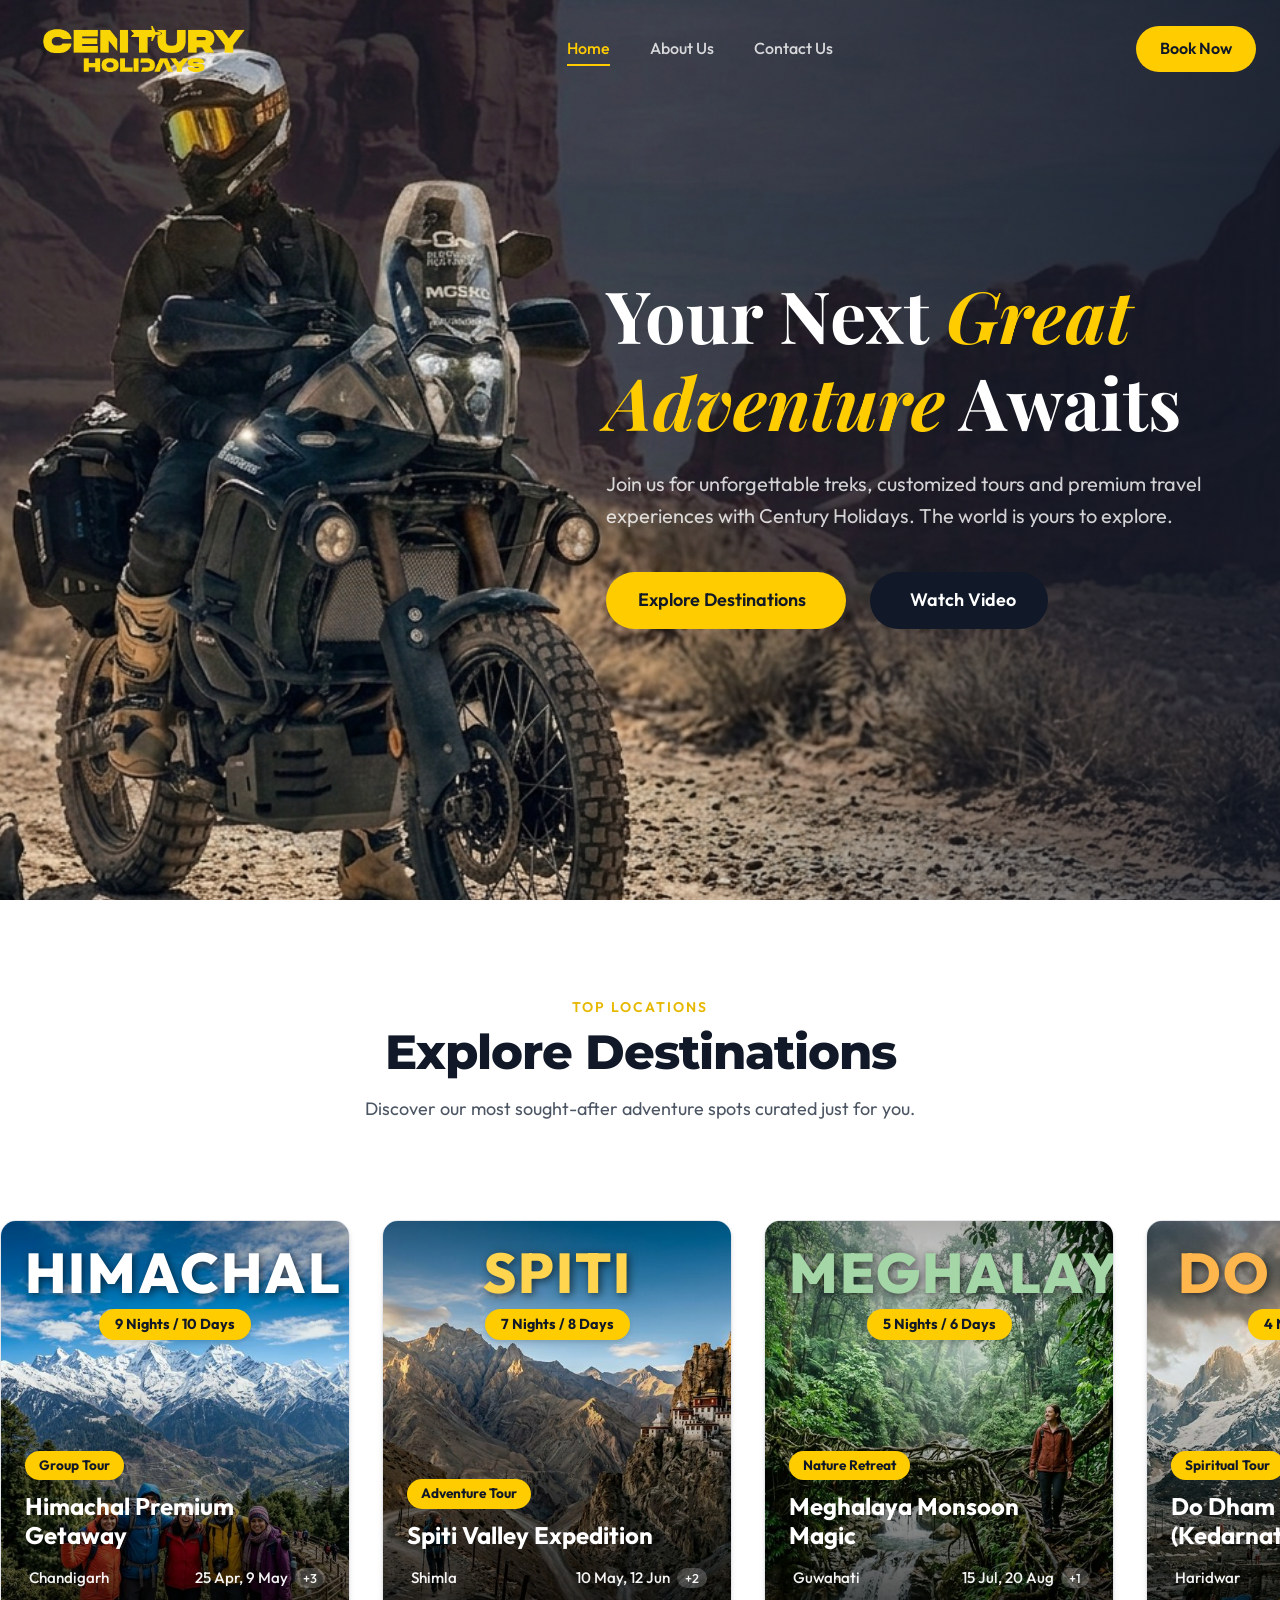
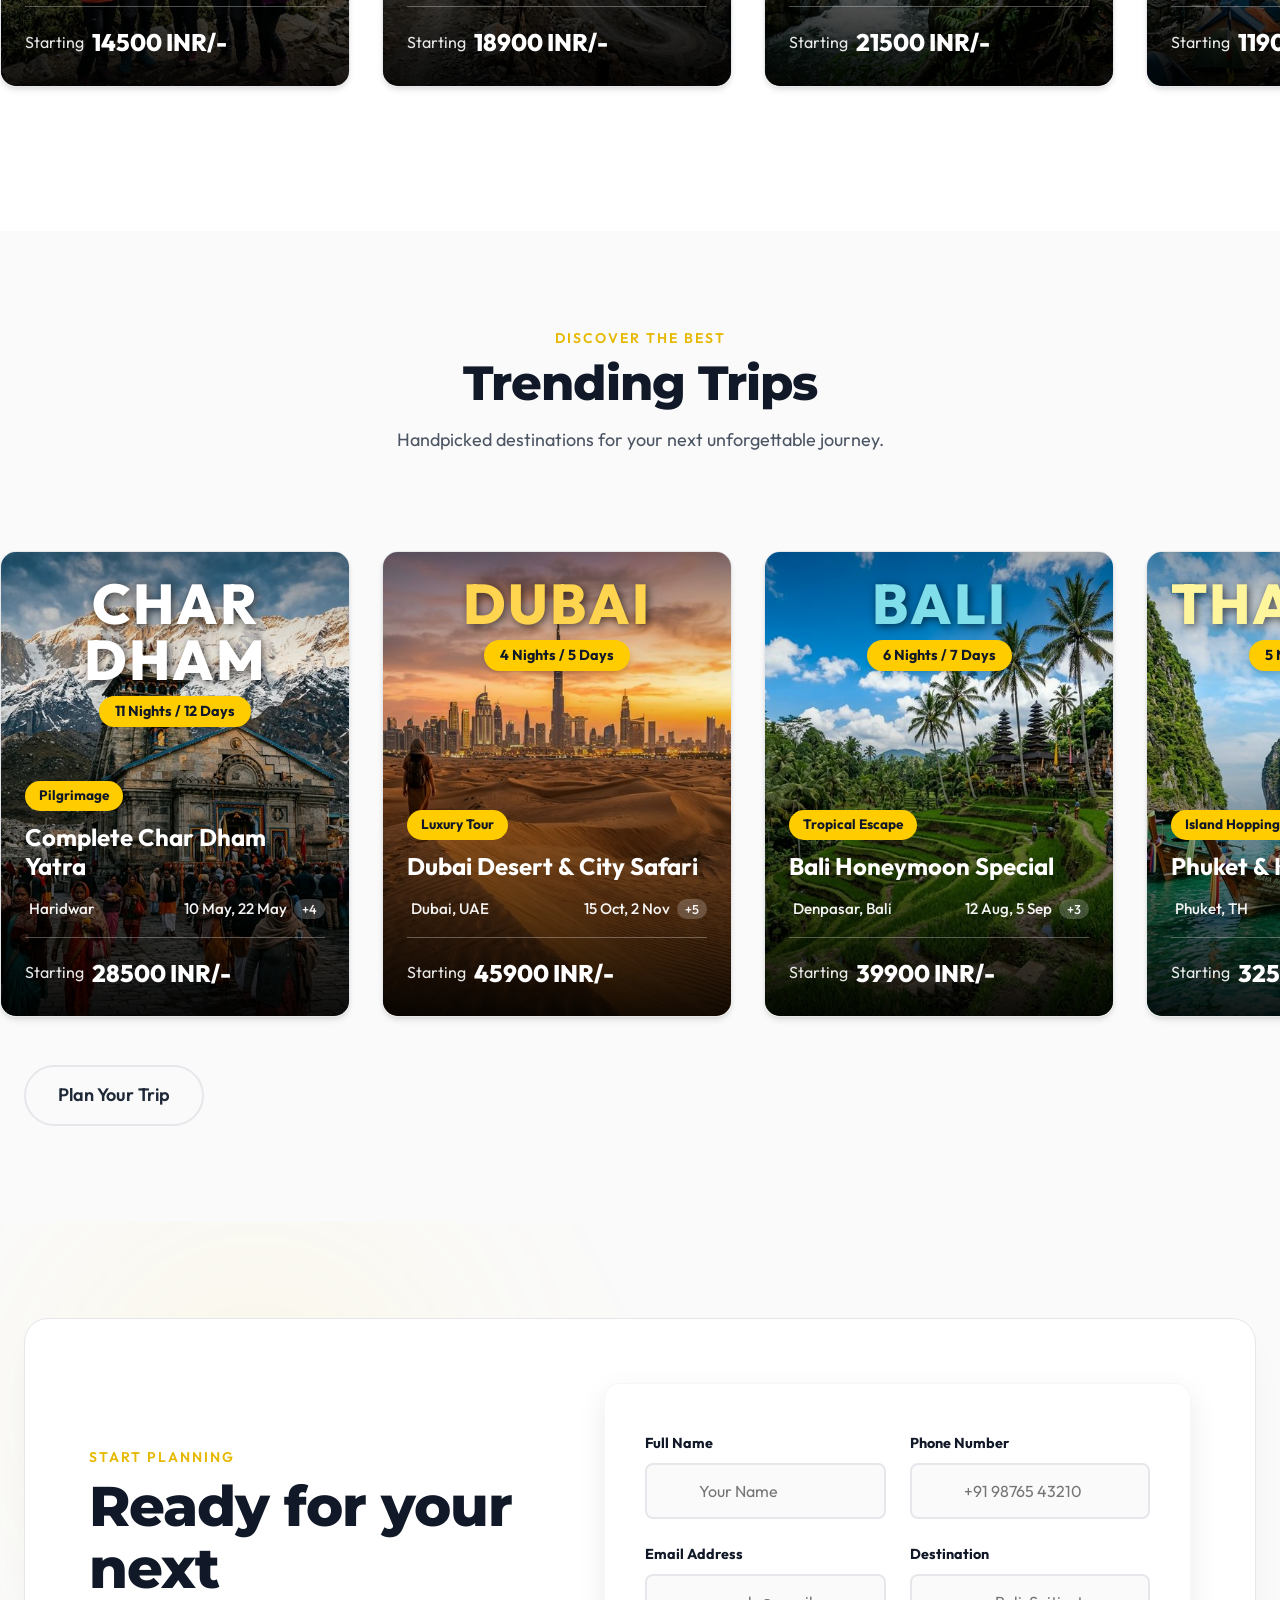
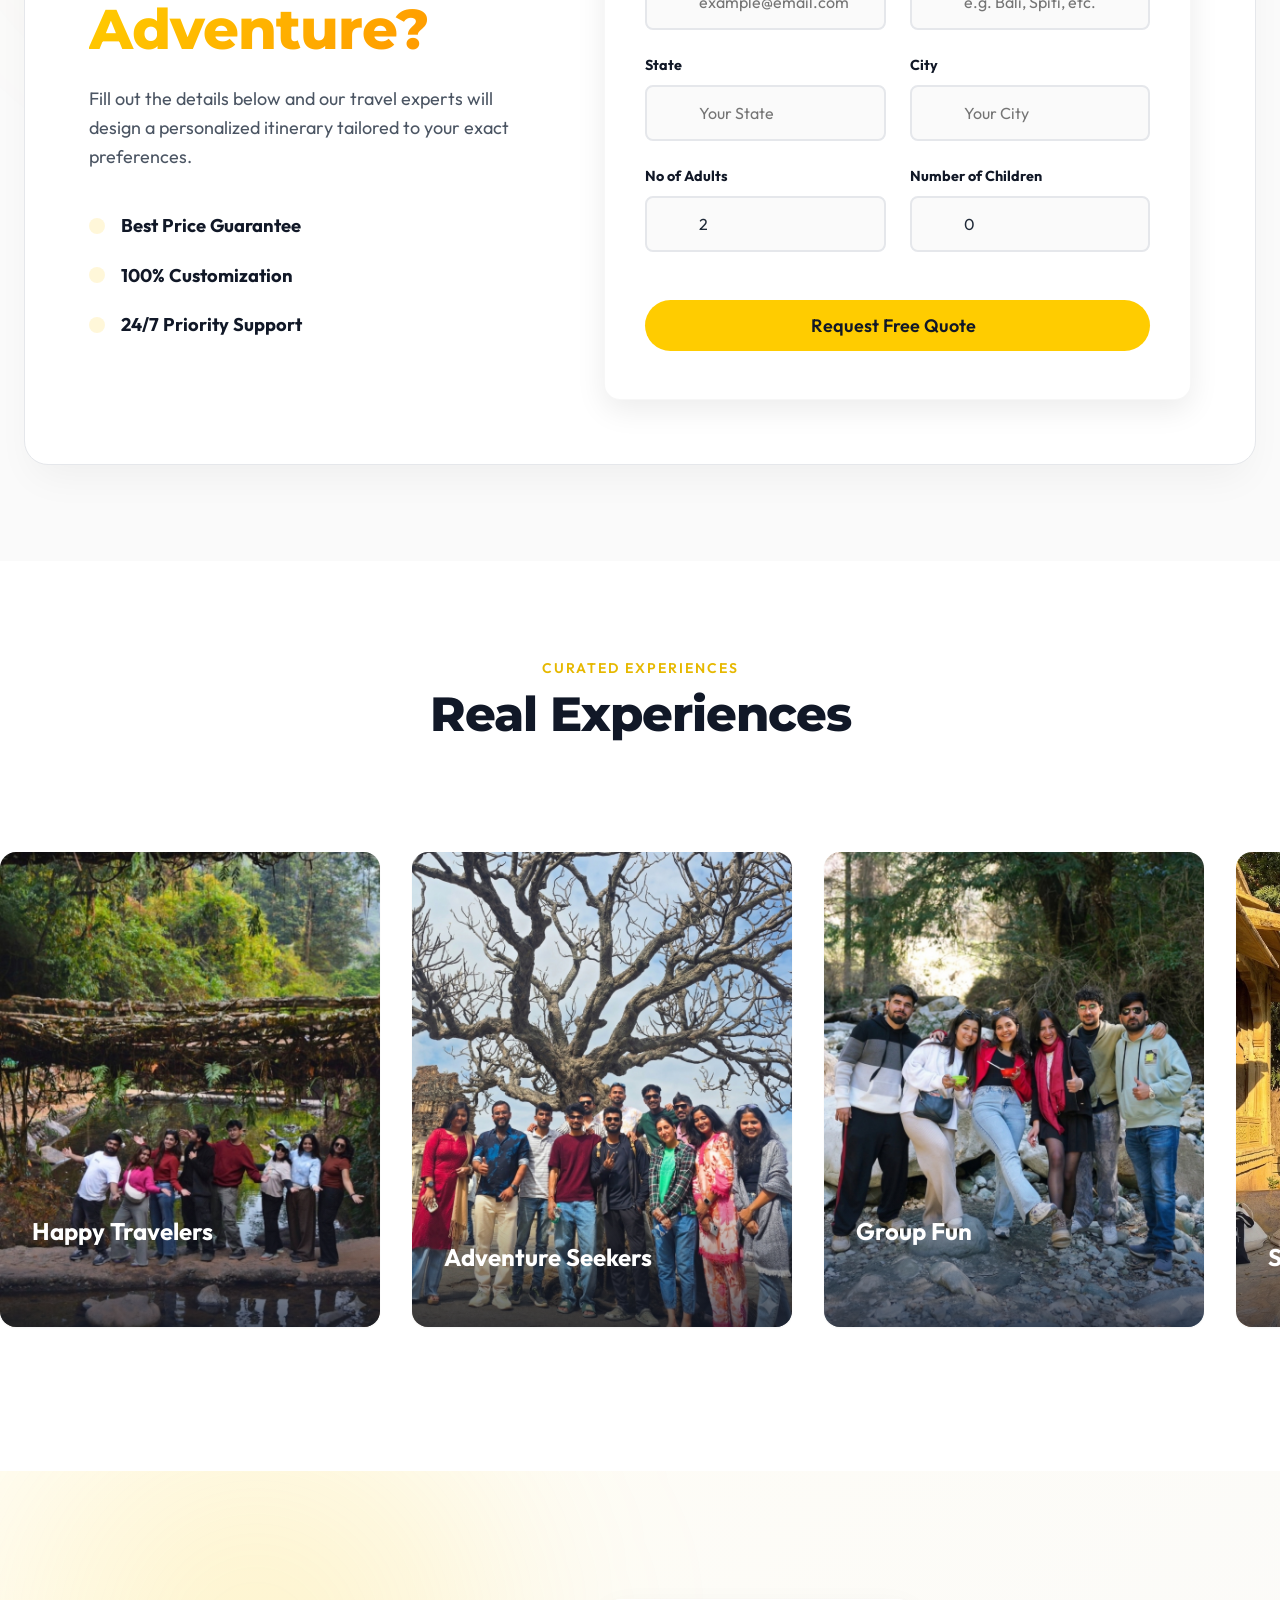
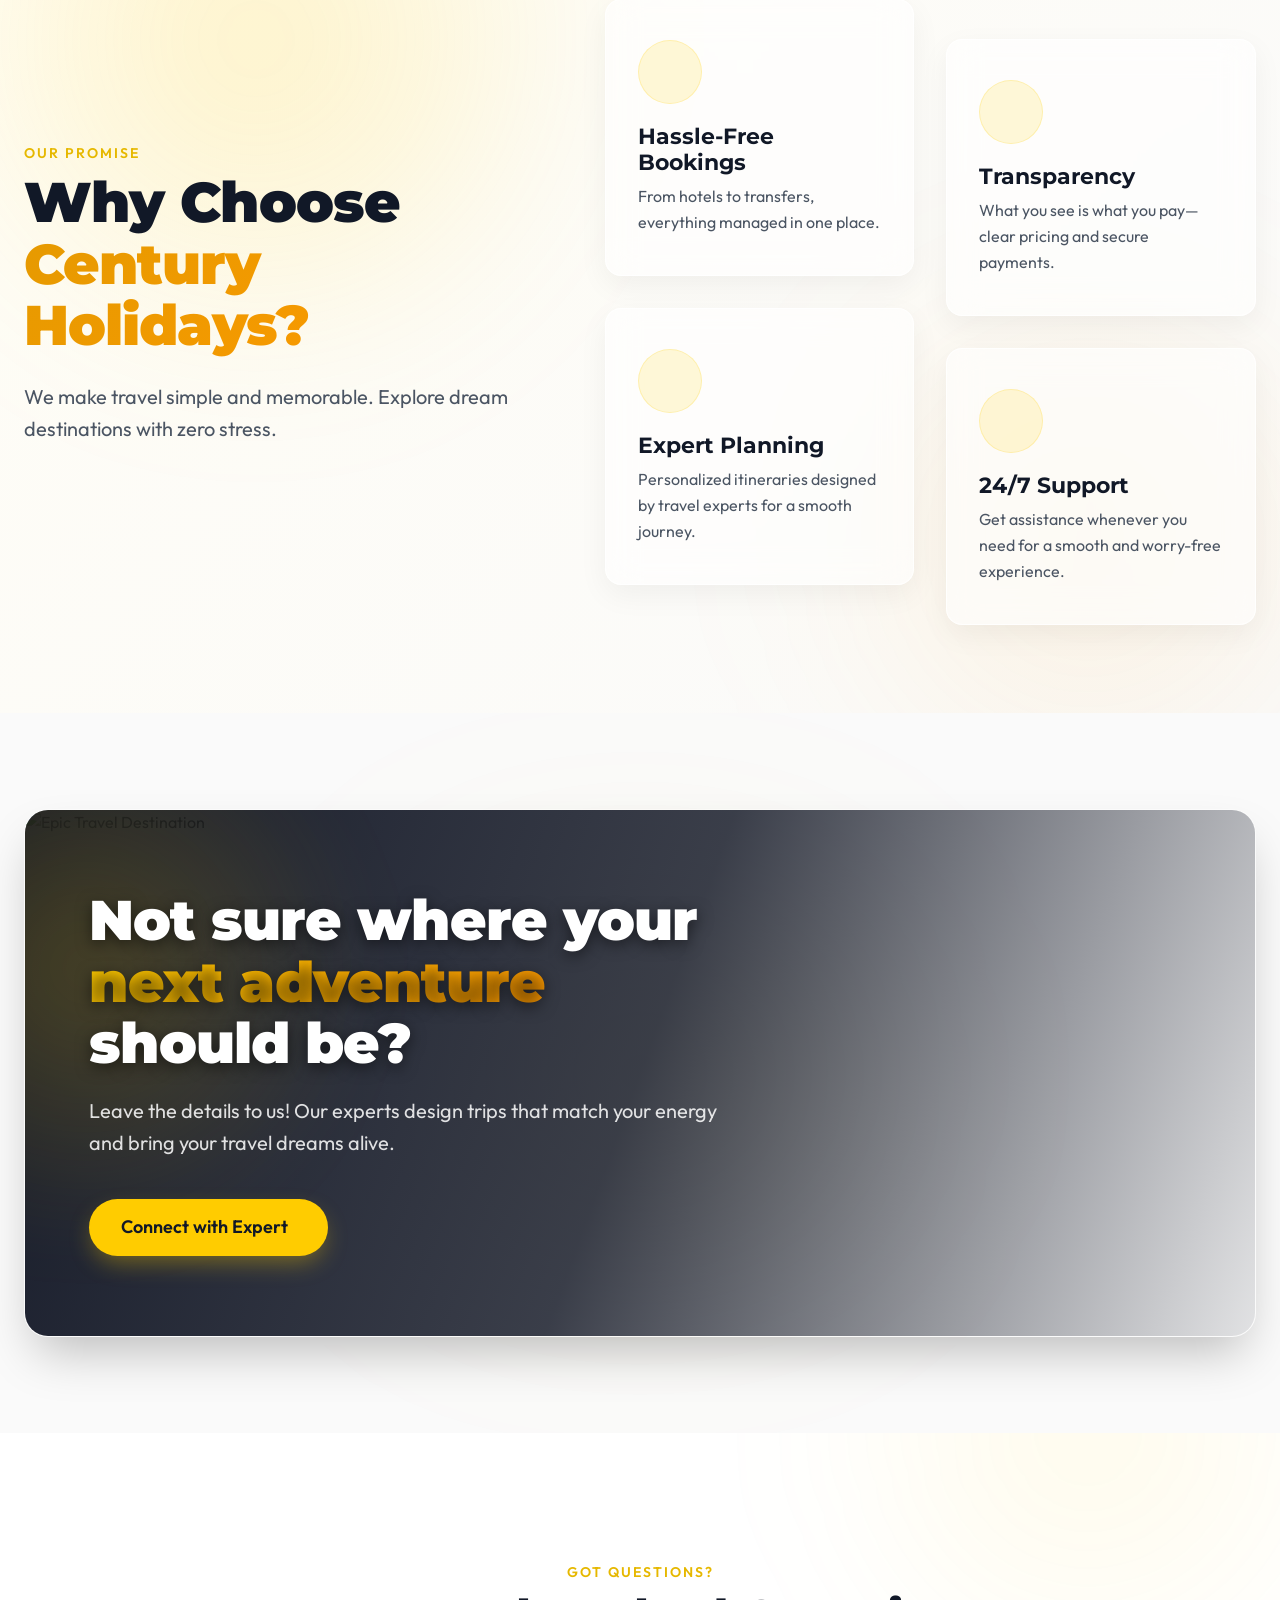
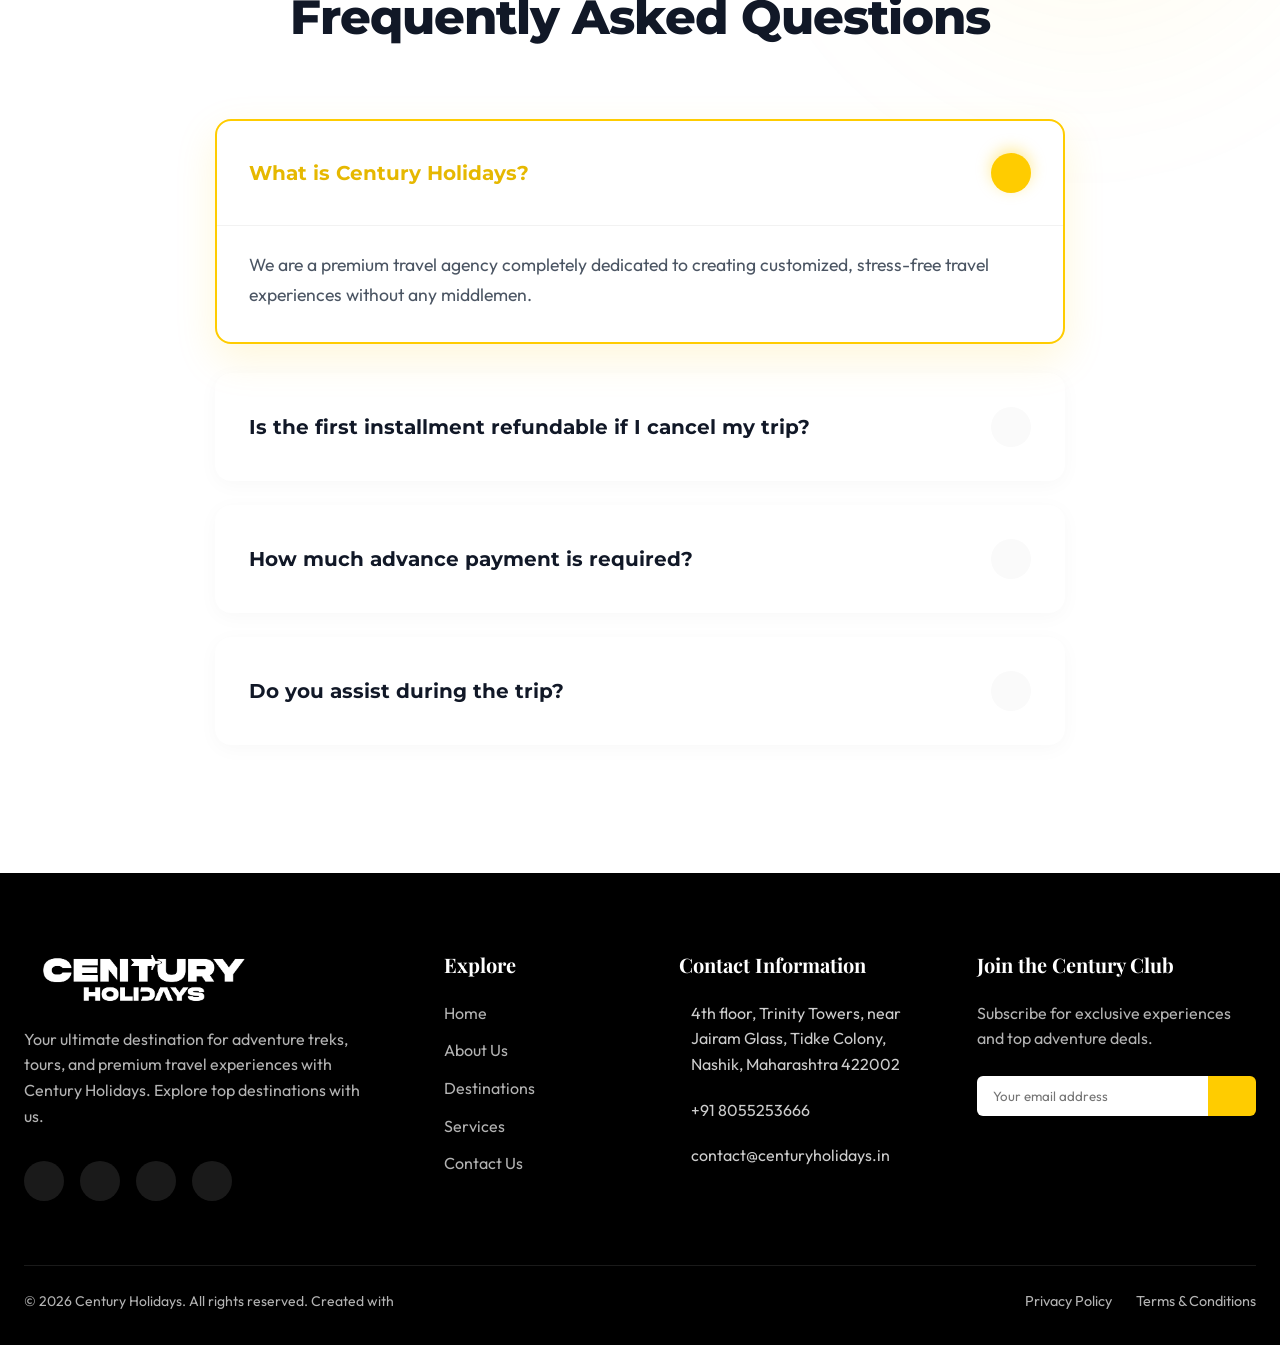
==== index.html @ 4d549ca2 "Initial commit of New Century Holidays website" ====
<!DOCTYPE html>
<html lang="en">
<head>
    <meta charset="UTF-8">
    <meta name="viewport" content="width=device-width, initial-scale=1.0">
    <title>Century Holidays | Premium Travel & Adventure Experiences</title>
    <meta name="description" content="Century Holidays is your premier travel partner for curated adventure treks, customized tours, and unforgettable travel experiences across India and worldwide.">
    <!-- Preconnect for performance -->
    <link rel="preconnect" href="https://fonts.googleapis.com">
    <link rel="preconnect" href="https://fonts.gstatic.com" crossorigin>
    <link rel="preconnect" href="https://unpkg.com">
    <!-- Google Fonts -->
    <link href="https://fonts.googleapis.com/css2?family=Montserrat:wght@700;800;900&family=Outfit:wght@300;400;500;600;700;800&family=Playfair+Display:ital,wght@0,600;1,600&display=swap" rel="stylesheet">
    <!-- Phosphor Icons -->
    <script src="https://unpkg.com/@phosphor-icons/web" defer></script>
    <link rel="stylesheet" href="styles.css">
</head>
<body>
    
    <!-- Navbar -->
    <nav class="navbar" id="navbar">
        <div class="nav-container container">
            <a href="#" class="logo">
                <img src="logo.png" alt="Century Holidays Logo" class="logo-img">
            </a>
            <div class="nav-links">
                <a href="#home" class="active">Home</a>

                <a href="about.html" target="_blank">About Us</a>
                <a href="contact.html" target="_blank">Contact Us</a>
            </div>
            <div class="nav-actions">
                <a href="book.html" class="btn btn-primary">Book Now</a>
                <button class="mobile-toggle" aria-label="Toggle Menu">
                    <i class="ph ph-list"></i>
                </button>
            </div>
        </div>
    </nav>

    <!-- Hero Section -->
    <header id="home" class="hero">
        <div class="hero-bg">
            <!-- Using the local custom adventure background -->
            <img src="background.jpg" alt="Motorcycle Adventure Landscape">
            <div class="hero-overlay"></div>
        </div>
        <div class="container">
            <div class="hero-content">
                <h1 class="hero-title">Your Next <span>Great</span><br><span>Adventure</span> Awaits</h1>
                <p class="hero-description">Join us for unforgettable treks, customized tours and premium travel experiences with Century Holidays. The world is yours to explore.</p>
                <div class="hero-cta">
                    <a href="#destinations" class="btn btn-primary btn-large">
                        Explore Destinations <i class="ph-bold ph-arrow-right"></i>
                    </a>
                    <a href="#video" class="btn btn-secondary btn-large">
                        <i class="ph-fill ph-play-circle"></i> Watch Video
                    </a>
                </div>
            </div>
        </div>
        

    </header>

    <!-- Destinations Section -->
    <section id="destinations" class="section destinations">
        <div class="container">
            <div class="section-header">
                <span class="section-subtitle">Top Locations</span>
                <h2 class="section-title">Explore Destinations</h2>
                <p class="section-desc">Discover our most sought-after adventure spots curated just for you.</p>
            </div>
            
            <div class="marquee-wrapper">
                <div class="marquee-track">
                    <div class="marquee-content">
                        <!-- Trip Card 1: Himachal -->
                        <div class="trip-card">
                            <img src="himachal.png" alt="Himachal" class="trip-bg" loading="lazy">
                            <div class="trip-overlay">
                                <div class="trip-header">
                                    <h2 class="trip-hero-title" style="color: #ffffff;">HIMACHAL</h2>
                                    <div class="trip-hero-duration">9 Nights / 10 Days</div>
                                </div>
                                <div class="trip-content-bottom">
                                    <div class="trip-badge">Group Tour</div>
                                    <h3 class="trip-main-title">Himachal Premium Getaway</h3>
                                    <div class="trip-meta-row">
                                        <span class="trip-location"><i class="ph-bold ph-map-pin"></i> Chandigarh</span>
                                        <span class="trip-dates"><i class="ph-bold ph-calendar-blank"></i> 25 Apr, 9 May <span class="more-dates">+3</span></span>
                                    </div>
                                    <div class="trip-divider"></div>
                                    <div class="trip-price-row">
                                        <span class="price-label">Starting</span>
                                        <span class="price-amount">14500 INR/-</span>
                                    </div>
                                </div>
                            </div>
                        </div>

                        <!-- Trip Card 2: Spiti Valley -->
                        <div class="trip-card">
                            <img src="spiti.png" alt="Spiti Valley" class="trip-bg" loading="lazy">
                            <div class="trip-overlay">
                                <div class="trip-header">
                                    <h2 class="trip-hero-title" style="color: #FFD54F;">SPITI</h2>
                                    <div class="trip-hero-duration">7 Nights / 8 Days</div>
                                </div>
                                <div class="trip-content-bottom">
                                    <div class="trip-badge">Adventure Tour</div>
                                    <h3 class="trip-main-title">Spiti Valley Expedition</h3>
                                    <div class="trip-meta-row">
                                        <span class="trip-location"><i class="ph-bold ph-map-pin"></i> Shimla</span>
                                        <span class="trip-dates"><i class="ph-bold ph-calendar-blank"></i> 10 May, 12 Jun <span class="more-dates">+2</span></span>
                                    </div>
                                    <div class="trip-divider"></div>
                                    <div class="trip-price-row">
                                        <span class="price-label">Starting</span>
                                        <span class="price-amount">18900 INR/-</span>
                                    </div>
                                </div>
                            </div>
                        </div>

                        <!-- Trip Card 3: Meghalaya -->
                        <div class="trip-card">
                            <img src="meghalaya.png" alt="Meghalaya" class="trip-bg" loading="lazy">
                            <div class="trip-overlay">
                                <div class="trip-header">
                                    <h2 class="trip-hero-title" style="color: #A5D6A7;">MEGHALAYA</h2>
                                    <div class="trip-hero-duration">5 Nights / 6 Days</div>
                                </div>
                                <div class="trip-content-bottom">
                                    <div class="trip-badge">Nature Retreat</div>
                                    <h3 class="trip-main-title">Meghalaya Monsoon Magic</h3>
                                    <div class="trip-meta-row">
                                        <span class="trip-location"><i class="ph-bold ph-map-pin"></i> Guwahati</span>
                                        <span class="trip-dates"><i class="ph-bold ph-calendar-blank"></i> 15 Jul, 20 Aug <span class="more-dates">+1</span></span>
                                    </div>
                                    <div class="trip-divider"></div>
                                    <div class="trip-price-row">
                                        <span class="price-label">Starting</span>
                                        <span class="price-amount">21500 INR/-</span>
                                    </div>
                                </div>
                            </div>
                        </div>

                        <!-- Trip Card 4: Do Dham -->
                        <div class="trip-card">
                            <img src="dodham.png" alt="Do Dham" class="trip-bg" loading="lazy">
                            <div class="trip-overlay">
                                <div class="trip-header">
                                    <h2 class="trip-hero-title" style="color: #FFB74D;">DO DHAM</h2>
                                    <div class="trip-hero-duration">4 Nights / 5 Days</div>
                                </div>
                                <div class="trip-content-bottom">
                                    <div class="trip-badge">Spiritual Tour</div>
                                    <h3 class="trip-main-title">Do Dham Yatra (Kedarnath)</h3>
                                    <div class="trip-meta-row">
                                        <span class="trip-location"><i class="ph-bold ph-map-pin"></i> Haridwar</span>
                                        <span class="trip-dates"><i class="ph-bold ph-calendar-blank"></i> Every Weekend <span class="more-dates">+8</span></span>
                                    </div>
                                    <div class="trip-divider"></div>
                                    <div class="trip-price-row">
                                        <span class="price-label">Starting</span>
                                        <span class="price-amount">11900 INR/-</span>
                                    </div>
                                </div>
                            </div>
                        </div>
                    </div>
                    
                    <!-- DUPLICATE FOR SEAMLESS 100% INFINITE SCROLL -->
                    <div class="marquee-content" aria-hidden="true">
                        <!-- Trip Card 1: Himachal -->
                        <div class="trip-card">
                            <img src="himachal.png" alt="Himachal" class="trip-bg" loading="lazy">
                            <div class="trip-overlay">
                                <div class="trip-header">
                                    <h2 class="trip-hero-title" style="color: #ffffff;">HIMACHAL</h2>
                                    <div class="trip-hero-duration">9 Nights / 10 Days</div>
                                </div>
                                <div class="trip-content-bottom">
                                    <div class="trip-badge">Group Tour</div>
                                    <h3 class="trip-main-title">Himachal Premium Getaway</h3>
                                    <div class="trip-meta-row">
                                        <span class="trip-location"><i class="ph-bold ph-map-pin"></i> Chandigarh</span>
                                        <span class="trip-dates"><i class="ph-bold ph-calendar-blank"></i> 25 Apr, 9 May <span class="more-dates">+3</span></span>
                                    </div>
                                    <div class="trip-divider"></div>
                                    <div class="trip-price-row">
                                        <span class="price-label">Starting</span>
                                        <span class="price-amount">14500 INR/-</span>
                                    </div>
                                </div>
                            </div>
                        </div>

                        <!-- Trip Card 2: Spiti Valley -->
                        <div class="trip-card">
                            <img src="spiti.png" alt="Spiti Valley" class="trip-bg" loading="lazy">
                            <div class="trip-overlay">
                                <div class="trip-header">
                                    <h2 class="trip-hero-title" style="color: #FFD54F;">SPITI</h2>
                                    <div class="trip-hero-duration">7 Nights / 8 Days</div>
                                </div>
                                <div class="trip-content-bottom">
                                    <div class="trip-badge">Adventure Tour</div>
                                    <h3 class="trip-main-title">Spiti Valley Expedition</h3>
                                    <div class="trip-meta-row">
                                        <span class="trip-location"><i class="ph-bold ph-map-pin"></i> Shimla</span>
                                        <span class="trip-dates"><i class="ph-bold ph-calendar-blank"></i> 10 May, 12 Jun <span class="more-dates">+2</span></span>
                                    </div>
                                    <div class="trip-divider"></div>
                                    <div class="trip-price-row">
                                        <span class="price-label">Starting</span>
                                        <span class="price-amount">18900 INR/-</span>
                                    </div>
                                </div>
                            </div>
                        </div>

                        <!-- Trip Card 3: Meghalaya -->
                        <div class="trip-card">
                            <img src="meghalaya.png" alt="Meghalaya" class="trip-bg" loading="lazy">
                            <div class="trip-overlay">
                                <div class="trip-header">
                                    <h2 class="trip-hero-title" style="color: #A5D6A7;">MEGHALAYA</h2>
                                    <div class="trip-hero-duration">5 Nights / 6 Days</div>
                                </div>
                                <div class="trip-content-bottom">
                                    <div class="trip-badge">Nature Retreat</div>
                                    <h3 class="trip-main-title">Meghalaya Monsoon Magic</h3>
                                    <div class="trip-meta-row">
                                        <span class="trip-location"><i class="ph-bold ph-map-pin"></i> Guwahati</span>
                                        <span class="trip-dates"><i class="ph-bold ph-calendar-blank"></i> 15 Jul, 20 Aug <span class="more-dates">+1</span></span>
                                    </div>
                                    <div class="trip-divider"></div>
                                    <div class="trip-price-row">
                                        <span class="price-label">Starting</span>
                                        <span class="price-amount">21500 INR/-</span>
                                    </div>
                                </div>
                            </div>
                        </div>

                        <!-- Trip Card 4: Do Dham -->
                        <div class="trip-card">
                            <img src="dodham.png" alt="Do Dham" class="trip-bg" loading="lazy">
                            <div class="trip-overlay">
                                <div class="trip-header">
                                    <h2 class="trip-hero-title" style="color: #FFB74D;">DO DHAM</h2>
                                    <div class="trip-hero-duration">4 Nights / 5 Days</div>
                                </div>
                                <div class="trip-content-bottom">
                                    <div class="trip-badge">Spiritual Tour</div>
                                    <h3 class="trip-main-title">Do Dham Yatra (Kedarnath)</h3>
                                    <div class="trip-meta-row">
                                        <span class="trip-location"><i class="ph-bold ph-map-pin"></i> Haridwar</span>
                                        <span class="trip-dates"><i class="ph-bold ph-calendar-blank"></i> Every Weekend <span class="more-dates">+8</span></span>
                                    </div>
                                    <div class="trip-divider"></div>
                                    <div class="trip-price-row">
                                        <span class="price-label">Starting</span>
                                        <span class="price-amount">11900 INR/-</span>
                                    </div>
                                </div>
                            </div>
                        </div>
                    </div>
                </div>
            </div>
        </div>
    </section>

    <!-- Trending Trips Section -->
    <section id="trending" class="section trending">
        <div class="container">
            <div class="section-header">
                <span class="section-subtitle">Discover The Best</span>
                <h2 class="section-title">Trending Trips</h2>
                <p class="section-desc">Handpicked destinations for your next unforgettable journey.</p>
            </div>
            
            <div class="marquee-wrapper">
                <div class="marquee-track reverse">
                    <div class="marquee-content">
                        <!-- Trip Card 5: Char Dham -->
                        <div class="trip-card">
                            <img src="chardham.png" alt="Char Dham" class="trip-bg" loading="lazy">
                            <div class="trip-overlay">
                                <div class="trip-header">
                                    <h2 class="trip-hero-title" style="color: #ffffff;">CHAR DHAM</h2>
                                    <div class="trip-hero-duration">11 Nights / 12 Days</div>
                                </div>
                                <div class="trip-content-bottom">
                                    <div class="trip-badge">Pilgrimage</div>
                                    <h3 class="trip-main-title">Complete Char Dham Yatra</h3>
                                    <div class="trip-meta-row">
                                        <span class="trip-location"><i class="ph-bold ph-map-pin"></i> Haridwar</span>
                                        <span class="trip-dates"><i class="ph-bold ph-calendar-blank"></i> 10 May, 22 May <span class="more-dates">+4</span></span>
                                    </div>
                                    <div class="trip-divider"></div>
                                    <div class="trip-price-row">
                                        <span class="price-label">Starting</span>
                                        <span class="price-amount">28500 INR/-</span>
                                    </div>
                                </div>
                            </div>
                        </div>

                        <!-- Trip Card 6: Dubai -->
                        <div class="trip-card">
                            <img src="dubai.png" alt="Dubai" class="trip-bg" loading="lazy">
                            <div class="trip-overlay">
                                <div class="trip-header">
                                    <h2 class="trip-hero-title" style="color: #FFD54F;">DUBAI</h2>
                                    <div class="trip-hero-duration">4 Nights / 5 Days</div>
                                </div>
                                <div class="trip-content-bottom">
                                    <div class="trip-badge">Luxury Tour</div>
                                    <h3 class="trip-main-title">Dubai Desert & City Safari</h3>
                                    <div class="trip-meta-row">
                                        <span class="trip-location"><i class="ph-bold ph-map-pin"></i> Dubai, UAE</span>
                                        <span class="trip-dates"><i class="ph-bold ph-calendar-blank"></i> 15 Oct, 2 Nov <span class="more-dates">+5</span></span>
                                    </div>
                                    <div class="trip-divider"></div>
                                    <div class="trip-price-row">
                                        <span class="price-label">Starting</span>
                                        <span class="price-amount">45900 INR/-</span>
                                    </div>
                                </div>
                            </div>
                        </div>

                        <!-- Trip Card 7: Bali -->
                        <div class="trip-card">
                            <img src="bali.png" alt="Bali" class="trip-bg" loading="lazy">
                            <div class="trip-overlay">
                                <div class="trip-header">
                                    <h2 class="trip-hero-title" style="color: #80DEEA;">BALI</h2>
                                    <div class="trip-hero-duration">6 Nights / 7 Days</div>
                                </div>
                                <div class="trip-content-bottom">
                                    <div class="trip-badge">Tropical Escape</div>
                                    <h3 class="trip-main-title">Bali Honeymoon Special</h3>
                                    <div class="trip-meta-row">
                                        <span class="trip-location"><i class="ph-bold ph-map-pin"></i> Denpasar, Bali</span>
                                        <span class="trip-dates"><i class="ph-bold ph-calendar-blank"></i> 12 Aug, 5 Sep <span class="more-dates">+3</span></span>
                                    </div>
                                    <div class="trip-divider"></div>
                                    <div class="trip-price-row">
                                        <span class="price-label">Starting</span>
                                        <span class="price-amount">39900 INR/-</span>
                                    </div>
                                </div>
                            </div>
                        </div>

                        <!-- Trip Card 8: Thailand -->
                        <div class="trip-card">
                            <img src="thailand.png" alt="Thailand" class="trip-bg" loading="lazy">
                            <div class="trip-overlay">
                                <div class="trip-header">
                                    <h2 class="trip-hero-title" style="color: #FFF59D;">THAILAND</h2>
                                    <div class="trip-hero-duration">5 Nights / 6 Days</div>
                                </div>
                                <div class="trip-content-bottom">
                                    <div class="trip-badge">Island Hopping</div>
                                    <h3 class="trip-main-title">Phuket & Krabi Adventure</h3>
                                    <div class="trip-meta-row">
                                        <span class="trip-location"><i class="ph-bold ph-map-pin"></i> Phuket, TH</span>
                                        <span class="trip-dates"><i class="ph-bold ph-calendar-blank"></i> 20 Sep, 15 Oct <span class="more-dates">+2</span></span>
                                    </div>
                                    <div class="trip-divider"></div>
                                    <div class="trip-price-row">
                                        <span class="price-label">Starting</span>
                                        <span class="price-amount">32500 INR/-</span>
                                    </div>
                                </div>
                            </div>
                        </div>
                    </div>
                    
                    <!-- DUPLICATE CLONE FOR SEAMLESS 100% INFINITE SCROLL -->
                    <div class="marquee-content" aria-hidden="true">
                        <!-- Trip Card 5: Char Dham -->
                        <div class="trip-card">
                            <img src="chardham.png" alt="Char Dham" class="trip-bg" loading="lazy">
                            <div class="trip-overlay">
                                <div class="trip-header">
                                    <h2 class="trip-hero-title" style="color: #ffffff;">CHAR DHAM</h2>
                                    <div class="trip-hero-duration">11 Nights / 12 Days</div>
                                </div>
                                <div class="trip-content-bottom">
                                    <div class="trip-badge">Pilgrimage</div>
                                    <h3 class="trip-main-title">Complete Char Dham Yatra</h3>
                                    <div class="trip-meta-row">
                                        <span class="trip-location"><i class="ph-bold ph-map-pin"></i> Haridwar</span>
                                        <span class="trip-dates"><i class="ph-bold ph-calendar-blank"></i> 10 May, 22 May <span class="more-dates">+4</span></span>
                                    </div>
                                    <div class="trip-divider"></div>
                                    <div class="trip-price-row">
                                        <span class="price-label">Starting</span>
                                        <span class="price-amount">28500 INR/-</span>
                                    </div>
                                </div>
                            </div>
                        </div>

                        <!-- Trip Card 6: Dubai -->
                        <div class="trip-card">
                            <img src="dubai.png" alt="Dubai" class="trip-bg" loading="lazy">
                            <div class="trip-overlay">
                                <div class="trip-header">
                                    <h2 class="trip-hero-title" style="color: #FFD54F;">DUBAI</h2>
                                    <div class="trip-hero-duration">4 Nights / 5 Days</div>
                                </div>
                                <div class="trip-content-bottom">
                                    <div class="trip-badge">Luxury Tour</div>
                                    <h3 class="trip-main-title">Dubai Desert & City Safari</h3>
                                    <div class="trip-meta-row">
                                        <span class="trip-location"><i class="ph-bold ph-map-pin"></i> Dubai, UAE</span>
                                        <span class="trip-dates"><i class="ph-bold ph-calendar-blank"></i> 15 Oct, 2 Nov <span class="more-dates">+5</span></span>
                                    </div>
                                    <div class="trip-divider"></div>
                                    <div class="trip-price-row">
                                        <span class="price-label">Starting</span>
                                        <span class="price-amount">45900 INR/-</span>
                                    </div>
                                </div>
                            </div>
                        </div>

                        <!-- Trip Card 7: Bali -->
                        <div class="trip-card">
                            <img src="bali.png" alt="Bali" class="trip-bg" loading="lazy">
                            <div class="trip-overlay">
                                <div class="trip-header">
                                    <h2 class="trip-hero-title" style="color: #80DEEA;">BALI</h2>
                                    <div class="trip-hero-duration">6 Nights / 7 Days</div>
                                </div>
                                <div class="trip-content-bottom">
                                    <div class="trip-badge">Tropical Escape</div>
                                    <h3 class="trip-main-title">Bali Honeymoon Special</h3>
                                    <div class="trip-meta-row">
                                        <span class="trip-location"><i class="ph-bold ph-map-pin"></i> Denpasar, Bali</span>
                                        <span class="trip-dates"><i class="ph-bold ph-calendar-blank"></i> 12 Aug, 5 Sep <span class="more-dates">+3</span></span>
                                    </div>
                                    <div class="trip-divider"></div>
                                    <div class="trip-price-row">
                                        <span class="price-label">Starting</span>
                                        <span class="price-amount">39900 INR/-</span>
                                    </div>
                                </div>
                            </div>
                        </div>

                        <!-- Trip Card 8: Thailand -->
                        <div class="trip-card">
                            <img src="thailand.png" alt="Thailand" class="trip-bg" loading="lazy">
                            <div class="trip-overlay">
                                <div class="trip-header">
                                    <h2 class="trip-hero-title" style="color: #FFF59D;">THAILAND</h2>
                                    <div class="trip-hero-duration">5 Nights / 6 Days</div>
                                </div>
                                <div class="trip-content-bottom">
                                    <div class="trip-badge">Island Hopping</div>
                                    <h3 class="trip-main-title">Phuket & Krabi Adventure</h3>
                                    <div class="trip-meta-row">
                                        <span class="trip-location"><i class="ph-bold ph-map-pin"></i> Phuket, TH</span>
                                        <span class="trip-dates"><i class="ph-bold ph-calendar-blank"></i> 20 Sep, 15 Oct <span class="more-dates">+2</span></span>
                                    </div>
                                    <div class="trip-divider"></div>
                                    <div class="trip-price-row">
                                        <span class="price-label">Starting</span>
                                        <span class="price-amount">32500 INR/-</span>
                                    </div>
                                </div>
                            </div>
                        </div>
                    </div>
                </div>
            </div>
            
            <div class="view-all-container">
                <a href="book.html" class="btn btn-outline btn-large">Plan Your Trip</a>
            </div>
        </div>
    </section>

    <!-- Booking Form Section -->
    <section id="book-now" class="section booking-section">
        <div class="container">
            <div class="booking-wrapper">
                <div class="booking-content">
                    <span class="section-subtitle">Start Planning</span>
                    <h2 class="section-title">Ready for your next <span>Adventure?</span></h2>
                    <p class="section-desc">Fill out the details below and our travel experts will design a personalized itinerary tailored to your exact preferences.</p>
                    
                    <div class="booking-perks">
                        <div class="perk-item">
                            <i class="ph-fill ph-check-circle"></i> Best Price Guarantee
                        </div>
                        <div class="perk-item">
                            <i class="ph-fill ph-check-circle"></i> 100% Customization
                        </div>
                        <div class="perk-item">
                            <i class="ph-fill ph-check-circle"></i> 24/7 Priority Support
                        </div>
                    </div>
                </div>
                
                <div class="booking-form-card">
                    <form class="modern-form">
                        <div class="form-row">
                            <div class="input-group">
                                <label>Full Name</label>
                                <div class="input-with-icon">
                                    <i class="ph-bold ph-user"></i>
                                    <input type="text" placeholder="Your Name" required>
                                </div>
                            </div>
                            <div class="input-group">
                                <label>Phone Number</label>
                                <div class="input-with-icon">
                                    <i class="ph-bold ph-phone"></i>
                                    <input type="tel" placeholder="+91 98765 43210" required>
                                </div>
                            </div>
                        </div>
                        
                        <div class="form-row">
                            <div class="input-group">
                                <label>Email Address</label>
                                <div class="input-with-icon">
                                    <i class="ph-bold ph-envelope-simple"></i>
                                    <input type="email" placeholder="example@email.com" required>
                                </div>
                            </div>
                            <div class="input-group">
                                <label>Destination</label>
                                <div class="input-with-icon">
                                    <i class="ph-bold ph-map-pin"></i>
                                    <input type="text" placeholder="e.g. Bali, Spiti, etc." required>
                                </div>
                            </div>
                        </div>

                        <div class="form-row">
                            <div class="input-group">
                                <label>State</label>
                                <div class="input-with-icon">
                                    <i class="ph-bold ph-map-trifold"></i>
                                    <input type="text" placeholder="Your State" required>
                                </div>
                            </div>
                            <div class="input-group">
                                <label>City</label>
                                <div class="input-with-icon">
                                    <i class="ph-bold ph-buildings"></i>
                                    <input type="text" placeholder="Your City" required>
                                </div>
                            </div>
                        </div>
                        
                        <div class="form-row">
                            <div class="input-group">
                                <label>No of Adults</label>
                                <div class="input-with-icon">
                                    <i class="ph-bold ph-users"></i>
                                    <input type="number" min="1" value="2" required>
                                </div>
                            </div>
                            <div class="input-group">
                                <label>Number of Children</label>
                                <div class="input-with-icon">
                                    <i class="ph-bold ph-baby"></i>
                                    <input type="number" min="0" value="0">
                                </div>
                            </div>
                        </div>
                        
                        <button type="submit" class="btn btn-primary btn-large btn-block" style="margin-top: 1.5rem; width: 100%;">
                            Request Free Quote <i class="ph-bold ph-arrow-right"></i>
                        </button>
                    </form>
                </div>
            </div>
        </div>
    </section>

    <!-- Explore Categories Section -->
    <section id="categories" class="section categories">
        <div class="container">
            <div class="section-header">
                <span class="section-subtitle">Curated Experiences</span>
                <h2 class="section-title">Real Experiences</h2>
            </div>
            
            <div class="marquee-wrapper">
                <div class="marquee-track">
                    <div class="marquee-content" style="padding-right: 2rem;">
                        <!-- Card 1 -->
                        <a href="#" class="category-card">
                            <img src="customer1.jpg" alt="Customer Experience" loading="lazy">
                            <div class="category-overlay">
                                <h3>Happy Travelers</h3>
                                <p>Unforgettable moments captured on our trips.</p>
                            </div>
                        </a>
                        <!-- Card 2 -->
                        <a href="#" class="category-card">
                            <img src="customer2.jpg" alt="Customer Experience" loading="lazy">
                            <div class="category-overlay">
                                <h3>Adventure Seekers</h3>
                                <p>Making memories that last a lifetime.</p>
                            </div>
                        </a>
                        <!-- Card 3 -->
                        <a href="#" class="category-card">
                            <img src="customer3.jpg" alt="Customer Experience" loading="lazy">
                            <div class="category-overlay">
                                <h3>Group Fun</h3>
                                <p>Because the best memories are made with friends.</p>
                            </div>
                        </a>
                        <!-- Card 4 -->
                        <a href="#" class="category-card">
                            <img src="customer4.jpg" alt="Customer Experience">
                            <div class="category-overlay">
                                <h3>Scenic Escapes</h3>
                                <p>Journey into the heart of nature.</p>
                            </div>
                        </a>
                        <!-- Card 5 -->
                        <a href="#" class="category-card">
                            <img src="customer5.jpg" alt="Customer Experience">
                            <div class="category-overlay">
                                <h3>Unforgettable Experiences</h3>
                                <p>Step out of your comfort zone.</p>
                            </div>
                        </a>
                    </div>
                    
                    <!-- DUPLICATE FOR SEAMLESS 100% INFINITE SCROLL -->
                    <div class="marquee-content" aria-hidden="true" style="padding-right: 2rem;">
                        <!-- Card 1 -->
                        <a href="#" class="category-card">
                            <img src="customer1.jpg" alt="Customer Experience" loading="lazy">
                            <div class="category-overlay">
                                <h3>Happy Travelers</h3>
                                <p>Unforgettable moments captured on our trips.</p>
                            </div>
                        </a>
                        <!-- Card 2 -->
                        <a href="#" class="category-card">
                            <img src="customer2.jpg" alt="Customer Experience" loading="lazy">
                            <div class="category-overlay">
                                <h3>Adventure Seekers</h3>
                                <p>Making memories that last a lifetime.</p>
                            </div>
                        </a>
                        <!-- Card 3 -->
                        <a href="#" class="category-card">
                            <img src="customer3.jpg" alt="Customer Experience" loading="lazy">
                            <div class="category-overlay">
                                <h3>Group Fun</h3>
                                <p>Because the best memories are made with friends.</p>
                            </div>
                        </a>
                        <!-- Card 4 -->
                        <a href="#" class="category-card">
                            <img src="customer4.jpg" alt="Customer Experience">
                            <div class="category-overlay">
                                <h3>Scenic Escapes</h3>
                                <p>Journey into the heart of nature.</p>
                            </div>
                        </a>
                        <!-- Card 5 -->
                        <a href="#" class="category-card">
                            <img src="customer5.jpg" alt="Customer Experience">
                            <div class="category-overlay">
                                <h3>Unforgettable Experiences</h3>
                                <p>Step out of your comfort zone.</p>
                            </div>
                        </a>
                    </div>
                </div>
            </div>
        </div>
    </section>

    <!-- Why Choose Us Section -->
    <section id="why-us" class="section why-us">
        <div class="container">
            <div class="why-us-wrapper">
                <div class="why-us-header">
                    <span class="section-subtitle">Our Promise</span>
                    <h2 class="section-title">Why Choose <span>Century Holidays?</span></h2>
                    <p class="section-desc">We make travel simple and memorable. Explore dream destinations with zero stress.</p>
                </div>
                
                <div class="why-us-grid">
                    <div class="feature-card">
                        <div class="feature-icon"><i class="ph-fill ph-handshake"></i></div>
                        <div class="feature-text">
                            <h3>Hassle-Free Bookings</h3>
                            <p>From hotels to transfers, everything managed in one place.</p>
                        </div>
                    </div>
                    <div class="feature-card">
                        <div class="feature-icon"><i class="ph-fill ph-shield-check"></i></div>
                        <div class="feature-text">
                            <h3>Transparency</h3>
                            <p>What you see is what you pay—clear pricing and secure payments.</p>
                        </div>
                    </div>
                    <div class="feature-card">
                        <div class="feature-icon"><i class="ph-fill ph-tag"></i></div>
                        <div class="feature-text">
                            <h3>Expert Planning</h3>
                            <p>Personalized itineraries designed by travel experts for a smooth journey.</p>
                        </div>
                    </div>
                    <div class="feature-card">
                        <div class="feature-icon"><i class="ph-fill ph-headset"></i></div>
                        <div class="feature-text">
                            <h3>24/7 Support</h3>
                            <p>Get assistance whenever you need for a smooth and worry-free experience.</p>
                        </div>
                    </div>
                </div>
            </div>
        </div>
    </section>

    <!-- Expert CTA Banner -->
    <section class="expert-cta section">
        <div class="container">
            <div class="expert-box">
                <div class="expert-bg">
                    <img src="https://images.unsplash.com/photo-1476514525535-07fb3b4ae5f1?q=80&w=2073&auto=format&fit=crop" alt="Epic Travel Destination">
                    <div class="expert-glow"></div>
                </div>
                <div class="expert-content">
                    <h2>Not sure where your <span>next adventure</span> should be?</h2>
                    <p>Leave the details to us! Our experts design trips that match your energy and bring your travel dreams alive.</p>
                    <a href="contact.html" target="_blank" class="btn btn-primary btn-large btn-glow">Connect with Expert <i class="ph-fill ph-whatsapp-logo"></i></a>
                </div>
            </div>
        </div>
    </section>

    <!-- FAQ Section -->
    <section id="faqs" class="section faqs">
        <div class="container">
            <div class="section-header">
                <span class="section-subtitle">Got Questions?</span>
                <h2 class="section-title">Frequently Asked <span>Questions</span></h2>
            </div>
            
            <div class="faq-accordion">
                <details class="faq-item" open>
                    <summary>What is Century Holidays? <i class="ph-bold ph-caret-down"></i></summary>
                    <div class="faq-content">
                        <p>We are a premium travel agency completely dedicated to creating customized, stress-free travel experiences without any middlemen.</p>
                    </div>
                </details>
                <details class="faq-item">
                    <summary>Is the first installment refundable if I cancel my trip? <i class="ph-bold ph-caret-down"></i></summary>
                    <div class="faq-content">
                        <p>Refund policies depend on the specific package and exactly when the cancellation is initiated. Please review our detailed cancellation policy.</p>
                    </div>
                </details>
                <details class="faq-item">
                    <summary>How much advance payment is required? <i class="ph-bold ph-caret-down"></i></summary>
                    <div class="faq-content">
                        <p>Typically, a 30% advance secures your booking, but this varies based on international flight and hotel requirements.</p>
                    </div>
                </details>
                <details class="faq-item">
                    <summary>Do you assist during the trip? <i class="ph-bold ph-caret-down"></i></summary>
                    <div class="faq-content">
                        <p>Absolutely! Our 24/7 support team is always just a quick WhatsApp text or phone call away while you are traveling.</p>
                    </div>
                </details>
            </div>
        </div>
    </section>

    <!-- Footer Section -->
    <footer id="contact" class="footer">
        <div class="container">
            <div class="footer-grid">
                <div class="footer-brand">
                    <a href="#" class="logo">
                        <img src="logo.png" alt="Century Holidays Logo" class="logo-img" loading="lazy">
                    </a>
                    <p>Your ultimate destination for adventure treks, tours, and premium travel experiences with Century Holidays. Explore top destinations with us.</p>
                    <div class="social-links">
                        <a href="#"><i class="ph-fill ph-facebook-logo"></i></a>
                        <a href="#"><i class="ph-fill ph-instagram-logo"></i></a>
                        <a href="#"><i class="ph-fill ph-twitter-logo"></i></a>
                        <a href="#"><i class="ph-fill ph-youtube-logo"></i></a>
                    </div>
                </div>
                
                <div class="footer-links">
                    <h3>Explore</h3>
                    <ul>
                        <li><a href="#home">Home</a></li>
                        <li><a href="about.html" target="_blank">About Us</a></li>
                        <li><a href="#destinations">Destinations</a></li>
                        <li><a href="#services">Services</a></li>
                        <li><a href="contact.html" target="_blank">Contact Us</a></li>
                    </ul>
                </div>
                
                <div class="footer-links contact-footer-links">
                    <h3>Contact Information</h3>
                    <ul class="footer-contact-list">
                        <li class="contact-footer-item"><i class="ph-bold ph-map-pin"></i> <span>4th floor, Trinity Towers, near Jairam Glass, Tidke Colony, Nashik, Maharashtra 422002</span></li>
                        <li class="contact-footer-item"><i class="ph-bold ph-phone"></i> <a href="tel:+918055253666">+91 8055253666</a></li>
                        <li class="contact-footer-item"><i class="ph-bold ph-envelope-simple"></i> <a href="mailto:contact@centuryholidays.in">contact@centuryholidays.in</a></li>
                    </ul>
                </div>
                
                <div class="footer-newsletter">
                    <h3>Join the Century Club</h3>
                    <p>Subscribe for exclusive experiences and top adventure deals.</p>
                    <form class="newsletter-form">
                        <input type="email" placeholder="Your email address" required>
                        <button type="submit" class="btn btn-primary"><i class="ph-bold ph-paper-plane-right"></i></button>
                    </form>
                </div>
            </div>
            
            <div class="footer-bottom" style="display: flex; justify-content: space-between; align-items: center; flex-wrap: wrap; gap: 1rem; padding-top: 1.5rem; border-top: 1px solid rgba(255,255,255,0.1);">
                <p style="margin: 0;">&copy; 2026 Century Holidays. All rights reserved. Created with <i class="ph-fill ph-heart" style="color: var(--primary);"></i></p>
                <div class="legal-links" style="display: flex; gap: 1.5rem;">
                    <a href="privacy.html" target="_blank" style="color: rgba(255,255,255,0.7); font-size: 0.9rem; text-decoration: none; transition: color 0.3s ease;" onmouseover="this.style.color='#FFCC00'" onmouseout="this.style.color='rgba(255,255,255,0.7)'">Privacy Policy</a>
                    <a href="terms.html" target="_blank" style="color: rgba(255,255,255,0.7); font-size: 0.9rem; text-decoration: none; transition: color 0.3s ease;" onmouseover="this.style.color='#FFCC00'" onmouseout="this.style.color='rgba(255,255,255,0.7)'">Terms & Conditions</a>
                </div>
            </div>
        </div>
    </footer>

    <!-- App Scripts -->
    <script src="app.js" defer></script>
</body>
</html>
---- styles.css ----
/* Base Design System and Variables */
:root {
    /* Color Palette */
    --primary: #FFCC00; /* Vivid Yellow */
    --primary-hover: #E6B800;
    --primary-light: rgba(255, 204, 0, 0.15);
    
    --secondary: #111827; /* Near Black */
    --secondary-hover: #1F2937;
    
    --text-primary: #1F2937;
    --text-secondary: #4B5563;
    --text-light: #9CA3AF;
    --text-inverse: #FFFFFF;
    
    --bg-main: #FAFAFA;
    --bg-card: #FFFFFF;
    --bg-dark: #111827;
    
    --border-color: #E5E7EB;
    
    /* Typography */
    --font-heading: 'Playfair Display', serif;
    --font-body: 'Outfit', sans-serif;
    --font-modern: 'Montserrat', sans-serif;
    
    /* Effects */
    --shadow-sm: 0 1px 2px 0 rgba(0, 0, 0, 0.05);
    --shadow-md: 0 4px 6px -1px rgba(0, 0, 0, 0.1), 0 2px 4px -1px rgba(0, 0, 0, 0.06);
    --shadow-lg: 0 10px 15px -3px rgba(0, 0, 0, 0.1), 0 4px 6px -2px rgba(0, 0, 0, 0.05);
    --shadow-hover: 0 20px 25px -5px rgba(0, 0, 0, 0.1), 0 10px 10px -5px rgba(0, 0, 0, 0.04);
    
    --radius-sm: 0.375rem;
    --radius-md: 0.5rem;
    --radius-lg: 1rem;
    --radius-full: 9999px;
    
    --transition: all 0.3s cubic-bezier(0.4, 0, 0.2, 1);
}

* {
    margin: 0;
    padding: 0;
    box-sizing: border-box;
}

html {
    scroll-behavior: smooth;
}

body {
    font-family: var(--font-body);
    font-size: 1rem;
    line-height: 1.6;
    color: var(--text-primary);
    background-color: var(--bg-main);
    overflow-x: hidden;
}

h1, h2, h3, h4, h5, h6 {
    line-height: 1.2;
    font-weight: 700;
    color: var(--secondary);
}

a {
    text-decoration: none;
    color: inherit;
    transition: var(--transition);
}

ul {
    list-style: none;
}

img {
    max-width: 100%;
    height: auto;
    display: block;
}

.container {
    width: 100%;
    max-width: 1280px;
    margin: 0 auto;
    padding: 0 1.5rem;
}

/* Typography styles */
.section-title {
    font-size: 3rem;
    margin-bottom: 1rem;
    font-family: var(--font-modern);
    font-weight: 800;
    letter-spacing: -1px;
    line-height: 1.1;
}

.section-subtitle {
    display: inline-block;
    color: var(--primary-hover);
    font-weight: 600;
    text-transform: uppercase;
    letter-spacing: 2px;
    font-size: 0.875rem;
    margin-bottom: 0.5rem;
}

.section-desc {
    color: var(--text-secondary);
    max-width: 600px;
    font-size: 1.125rem;
}

/* Button Styles */
.btn {
    display: inline-flex;
    align-items: center;
    justify-content: center;
    gap: 0.5rem;
    padding: 0.625rem 1.5rem;
    font-weight: 600;
    border-radius: var(--radius-full);
    cursor: pointer;
    transition: var(--transition);
    border: none;
    font-family: var(--font-body);
    font-size: 1rem;
}

.btn-large {
    padding: 0.875rem 2rem;
    font-size: 1.125rem;
}

.btn-primary {
    background-color: var(--primary);
    color: var(--secondary);
}

.btn-primary:hover {
    background-color: var(--primary-hover);
    transform: translateY(-2px);
    box-shadow: 0 4px 12px rgba(255, 204, 0, 0.4);
}

.btn-secondary {
    background-color: var(--secondary);
    color: var(--text-inverse);
}

.btn-secondary:hover {
    background-color: var(--secondary-hover);
    transform: translateY(-2px);
    box-shadow: 0 4px 12px rgba(17, 24, 39, 0.3);
}

.btn-outline {
    background-color: transparent;
    border: 2px solid var(--border-color);
    color: var(--text-primary);
}

.btn-outline:hover {
    border-color: var(--primary);
    background-color: var(--primary);
    color: var(--secondary);
}

/* Navbar */
.navbar {
    position: fixed;
    top: 0;
    left: 0;
    width: 100%;
    z-index: 1000;
    transition: var(--transition);
    padding: 1.5rem 0;
    background: transparent;
}

.navbar.scrolled {
    background-color: var(--primary);
    padding: 1rem 0;
    box-shadow: var(--shadow-sm);
}

.nav-container {
    display: flex;
    justify-content: space-between;
    align-items: center;
}

.logo {
    font-size: 1.5rem;
    font-weight: 800;
    display: flex;
    align-items: center;
    gap: 0.5rem;
    color: var(--text-inverse);
}

.navbar.scrolled .logo {
    color: var(--secondary);
}

.logo i {
    color: var(--primary);
    font-size: 2rem;
}

.logo span {
    color: var(--primary);
}

.logo-img {
    transition: var(--transition);
}

.navbar .logo {
    position: relative;
    height: 50px;
    width: 240px;
    display: flex;
    align-items: center;
    justify-content: center;
    overflow: hidden; /* Cops extra padding */
}

.navbar .logo-img {
    position: absolute;
    width: 140%; /* Scales up the logo inside the cropped container */
    max-width: none;
    height: auto;
    top: 50%;
    left: 50%;
    transform: translate(-50%, -50%);
    object-fit: contain;
}

.navbar.scrolled .logo-img {
    filter: brightness(0); /* Turns the yellow logo pure black */
}

.footer .logo-img {
    position: absolute;
    width: 140%;
    max-width: none;
    height: auto;
    top: 50%;
    left: 50%;
    transform: translate(-50%, -50%);
    object-fit: contain;
    filter: brightness(0) invert(1); /* Turns the yellow logo into crisp white */
}

.nav-links {
    display: flex;
    gap: 2.5rem;
}

.nav-links a {
    font-weight: 500;
    color: rgba(255, 255, 255, 0.8);
    position: relative;
}

.navbar.scrolled .nav-links a {
    color: var(--secondary);
    font-weight: 600;
}

.nav-links a:hover,
.nav-links a.active {
    color: var(--primary);
}

.navbar.scrolled .nav-links a:hover,
.navbar.scrolled .nav-links a.active {
    color: var(--secondary-hover);
}

.nav-links a::after {
    content: '';
    position: absolute;
    bottom: -4px;
    left: 0;
    width: 0;
    height: 2px;
    background-color: var(--primary);
    transition: var(--transition);
}

.navbar.scrolled .nav-links a::after {
    background-color: var(--secondary); /* Make underline dark on yellow bg */
}

.nav-links a.active::after,
.nav-links a:hover::after {
    width: 100%;
}

.nav-actions {
    display: flex;
    align-items: center;
    gap: 1rem;
}

.mobile-toggle {
    display: none;
    background: none;
    border: none;
    color: var(--text-inverse);
    font-size: 1.5rem;
    cursor: pointer;
}

.navbar.scrolled .mobile-toggle {
    color: var(--secondary);
}

/* Ensure the Book Now button stands out on the scrolled yellow background */
.navbar.scrolled .btn-primary {
    background-color: var(--secondary);
    color: var(--text-inverse);
}

.navbar.scrolled .btn-primary:hover {
    background-color: var(--secondary-hover);
    box-shadow: 0 4px 12px rgba(17, 24, 39, 0.3);
}

/* Hero Section */
.hero {
    position: relative;
    min-height: 100vh;
    display: flex;
    align-items: center;
    padding-top: 5rem;
}

.hero-bg {
    position: absolute;
    top: 0;
    left: 0;
    width: 100%;
    height: 100%;
    z-index: -1;
    overflow: hidden;
}

.hero-bg img {
    width: 100%;
    height: 100%;
    object-fit: cover;
    transform: scale(1.05); /* To allow subtle pan animation if needed */
}

.hero-overlay {
    position: absolute;
    top: 0;
    left: 0;
    width: 100%;
    height: 100%;
    /* Keeps the left side completely bright and only slightly darkens the right side for the text */
    background: linear-gradient(to right, rgba(0, 0, 0, 0) 0%, rgba(0, 0, 0, 0) 50%, rgba(17, 24, 39, 0.75) 100%);
}

.hero-content {
    max-width: 650px;
    margin-top: -5rem;
    margin-left: auto; /* Push to the right inside the container */
}

.hero-subtitle {
    display: inline-block;
    padding: 0.5rem 1rem;
    background-color: var(--primary-light);
    color: var(--primary);
    border-radius: var(--radius-full);
    font-weight: 600;
    margin-bottom: 1.5rem;
    backdrop-filter: blur(4px);
    border: 1px solid rgba(255, 204, 0, 0.3);
}

.hero-title {
    font-size: 4.5rem;
    color: var(--text-inverse);
    margin-bottom: 1.5rem;
    font-family: var(--font-heading);
}

.hero-title span {
    color: var(--primary);
    font-style: italic;
}

.hero-description {
    font-size: 1.25rem;
    color: rgba(255, 255, 255, 0.8);
    margin-bottom: 2.5rem;
    max-width: 600px;
}

.hero-cta {
    display: flex;
    gap: 1.5rem;
    flex-wrap: wrap;
}



/* Sections */
.section {
    padding: 6rem 0;
}

.destinations {
    background-color: var(--bg-card); /* Alternating section background */
}

.trending {
    background-color: var(--bg-main);
}

.section-header {
    text-align: center;
    margin-bottom: 4rem;
    display: flex;
    flex-direction: column;
    align-items: center;
}

/* Continuous Horizontal Side-Scroller */
.marquee-wrapper {
    overflow: hidden;
    width: 100vw;
    margin-left: calc(-50vw + 50%); /* Full bleed effect */
    padding: 2rem 0; /* Padding allows hover shadows to not clip */
    margin-bottom: 1rem;
}

.marquee-track {
    display: flex;
    width: max-content;
    animation: marquee-scroll 30s linear infinite;
}

.marquee-track.reverse {
    animation: marquee-scroll-reverse 35s linear infinite;
}

.marquee-track:hover {
    animation-play-state: paused;
}

.marquee-content {
    display: flex;
    gap: 2rem;
    padding-right: 2rem; /* Connects perfectly with the duplicated content */
}

@keyframes marquee-scroll {
    0% { transform: translateX(0); }
    100% { transform: translateX(-50%); } 
}

@keyframes marquee-scroll-reverse {
    0% { transform: translateX(-50%); }
    100% { transform: translateX(0); }
}

.marquee-content .trip-card {
    width: 350px;
    flex-shrink: 0;
}

.trip-card {
    position: relative;
    border-radius: var(--radius-lg);
    overflow: hidden;
    box-shadow: var(--shadow-md);
    transition: var(--transition);
    border: 1px solid var(--border-color);
    aspect-ratio: 3/4;
    display: block;
    color: white;
}

.trip-card:hover {
    transform: translateY(-8px);
    box-shadow: var(--shadow-hover);
    border-color: rgba(255, 204, 0, 0.4);
}

.trip-bg {
    position: absolute;
    top: 0;
    left: 0;
    width: 100%;
    height: 100%;
    object-fit: cover;
    z-index: 0;
    transition: transform 0.6s cubic-bezier(0.4, 0, 0.2, 1);
}

.trip-card:hover .trip-bg {
    transform: scale(1.08); /* Smooth modern zoom */
}

.trip-overlay {
    position: relative;
    z-index: 1;
    display: flex;
    flex-direction: column;
    justify-content: space-between;
    height: 100%;
    padding: 1.5rem;
    background: linear-gradient(to bottom, rgba(0,0,0,0.3) 0%, rgba(0,0,0,0) 30%, rgba(0,0,0,0.9) 100%);
}

.trip-header {
    text-align: center;
}

.trip-hero-title {
    font-size: 3.5rem;
    font-weight: 800;
    color: var(--primary);
    text-transform: uppercase;
    text-shadow: 2px 2px 8px rgba(0,0,0,0.6);
    line-height: 1;
    margin-bottom: 0.5rem;
    font-family: var(--font-body); /* Changed to use body font for blocky sans-serif look */
    letter-spacing: 2px;
}

.trip-hero-duration {
    display: inline-block;
    background-color: var(--primary);
    color: var(--secondary);
    padding: 0.25rem 1rem;
    border-radius: var(--radius-full);
    font-weight: 700;
    font-size: 0.9rem;
    box-shadow: var(--shadow-md);
}

.trip-content-bottom {
    display: flex;
    flex-direction: column;
}

.trip-badge {
    align-self: flex-start;
    background-color: var(--primary);
    color: var(--secondary);
    padding: 0.25rem 0.875rem;
    border-radius: var(--radius-full);
    font-size: 0.85rem;
    font-weight: 700;
    margin-bottom: 0.75rem;
}

.trip-main-title {
    font-size: 1.5rem;
    font-weight: 700;
    color: white;
    margin-bottom: 1rem;
    line-height: 1.2;
}

.trip-meta-row {
    display: flex;
    justify-content: space-between;
    font-size: 0.95rem;
    color: rgba(255,255,255,0.95);
    margin-bottom: 1rem;
    font-weight: 500;
}

.trip-meta-row i {
    color: white;
    margin-right: 0.25rem;
}

.more-dates {
    background: rgba(255,255,255,0.2);
    border-radius: var(--radius-full);
    padding: 2px 8px;
    font-size: 0.8rem;
    margin-left: 4px;
    backdrop-filter: blur(4px);
}

.trip-divider {
    width: 100%;
    height: 1px;
    background-color: rgba(255,255,255,0.3);
    margin-bottom: 1rem;
}

.trip-price-row {
    display: flex;
    align-items: center;
    gap: 0.5rem;
}

.price-label {
    color: rgba(255,255,255,0.9);
    font-size: 1rem;
    font-weight: 400;
}

.price-amount {
    font-size: 1.5rem;
    font-weight: 800;
    color: white;
}

.btn-sm { padding: 0.5rem 1rem; font-size: 0.875rem; border-radius: var(--radius-md); }

/* Categories Section */
.categories {
    background-color: var(--bg-card);
}
.category-grid {
    display: grid;
    grid-template-columns: repeat(3, 1fr);
    gap: 2rem;
}
.marquee-content .category-card {
    width: 380px;
    flex-shrink: 0;
}
.category-card {
    position: relative;
    border-radius: var(--radius-lg);
    overflow: hidden;
    aspect-ratio: 4/5;
    display: block;
    box-shadow: var(--shadow-sm);
    transition: var(--transition);
}
.category-card img {
    width: 100%;
    height: 100%;
    object-fit: cover;
    transition: transform 0.8s ease;
}
.category-card:hover img {
    transform: scale(1.1);
}
.category-overlay {
    position: absolute;
    inset: 0;
    background: linear-gradient(to top, rgba(17,24,39, 0.7) 0%, rgba(17,24,39, 0) 30%); /* Reduced shadow to keep image bright */
    display: flex;
    flex-direction: column;
    justify-content: flex-end;
    padding: 2rem;
    color: white;
}
.category-overlay h3 {
    color: white;
    font-size: 1.5rem;
    margin-bottom: 0.5rem;
    transform: translateY(10px);
    transition: var(--transition);
}
.category-overlay p {
    font-size: 1rem;
    opacity: 0.8;
    transform: translateY(20px);
    opacity: 0;
    transition: var(--transition);
}
.category-card:hover .category-overlay h3 {
    transform: translateY(0);
    color: var(--primary);
}
.category-card:hover .category-overlay p {
    transform: translateY(0);
    opacity: 1;
}

/* Why Us Section - Modern Redesign (Light Version) */
.why-us {
    position: relative;
    background: linear-gradient(135deg, #FFFDF5 0%, #FAFAFA 100%); 
    color: var(--text-primary);
    overflow: hidden;
    padding: 8rem 0;
}
.why-us::before {
    content: '';
    position: absolute;
    top: -20%;
    left: -10%;
    width: 60%;
    height: 80%;
    background: radial-gradient(circle, rgba(255,204,0,0.2) 0%, transparent 70%);
    filter: blur(80px);
    z-index: 0;
}
.why-us::after {
    content: '';
    position: absolute;
    bottom: -20%;
    right: -10%;
    width: 50%;
    height: 80%;
    background: radial-gradient(circle, rgba(255,153,0,0.1) 0%, transparent 70%);
    filter: blur(80px);
    z-index: 0;
}
.why-us-wrapper {
    position: relative;
    z-index: 1;
    display: grid;
    grid-template-columns: 1fr 1.3fr;
    gap: 5rem;
    align-items: center;
}
.why-us-header { text-align: left; margin-bottom: 0; }
.why-us-header .section-subtitle {
    color: var(--primary-hover);
}
.why-us-header .section-title {
    color: var(--secondary);
    font-size: 3.5rem;
    font-family: var(--font-modern);
    font-weight: 900;
    line-height: 1.1;
    margin-bottom: 1.5rem;
}
.why-us-header .section-title span {
    background: linear-gradient(135deg, #E69A00, #FF9900);
    -webkit-background-clip: text;
    background-clip: text;
    -webkit-text-fill-color: transparent;
    color: transparent;
    display: inline-block;
}
.why-us-header .section-desc {
    color: var(--text-secondary);
    font-size: 1.25rem;
}
.why-us-grid {
    display: grid;
    grid-template-columns: 1fr 1fr;
    gap: 2rem;
}
@media (min-width: 768px) {
    .why-us-grid > div:nth-child(even) {
        transform: translateY(2.5rem);
    }
}
@keyframes floatY {
    0%, 100% { transform: translateY(0); }
    50% { transform: translateY(-10px); }
}
.feature-card {
    background: rgba(255, 255, 255, 0.6);
    backdrop-filter: blur(16px);
    -webkit-backdrop-filter: blur(16px);
    padding: 2.5rem 2rem;
    border-radius: var(--radius-lg);
    display: flex;
    flex-direction: column;
    gap: 1.25rem;
    align-items: flex-start;
    transition: all 0.5s cubic-bezier(0.175, 0.885, 0.32, 1.275);
    border: 1px solid rgba(255, 255, 255, 0.8);
    position: relative;
    overflow: hidden;
    box-shadow: 0 10px 30px rgba(0,0,0,0.05);
    animation: floatY 6s ease-in-out infinite;
}
.feature-card:nth-child(2) { animation-delay: -1.5s; }
.feature-card:nth-child(3) { animation-delay: -3s; }
.feature-card:nth-child(4) { animation-delay: -4.5s; }

.feature-card:hover {
    transform: translateY(-10px) scale(1.02);
    background: rgba(255, 255, 255, 0.9);
    border-color: rgba(255, 204, 0, 0.6);
    box-shadow: 0 20px 40px -10px rgba(255, 204, 0, 0.3);
    animation-play-state: paused;
}
.feature-card::after {
    content: '';
    position: absolute;
    top: 0;
    left: -100%;
    width: 50%;
    height: 100%;
    background: linear-gradient(to right, transparent, rgba(255,255,255,0.8), transparent);
    transform: skewX(-20deg);
    transition: left 0.7s ease;
}
.feature-card:hover::after {
    left: 200%;
}
.feature-icon {
    width: 64px;
    height: 64px;
    background: var(--primary-light);
    color: var(--primary-hover);
    border-radius: 50%;
    display: flex;
    align-items: center;
    justify-content: center;
    font-size: 2rem;
    flex-shrink: 0;
    border: 1px solid rgba(255,204,0,0.2);
    transition: all 0.5s ease;
}
.feature-card:hover .feature-icon {
    transform: scale(1.15) rotate(10deg);
    background: var(--primary);
    color: var(--secondary);
    box-shadow: 0 0 20px rgba(255, 204, 0, 0.4);
}
@keyframes iconFloat {
    0%, 100% { transform: translateY(0); }
    50% { transform: translateY(-6px); }
}
.feature-icon i {
    animation: iconFloat 4s ease-in-out infinite;
}
.feature-card:hover .feature-icon i {
    animation-play-state: paused;
}
.feature-text h3 {
    font-size: 1.35rem;
    margin-bottom: 0.5rem;
    color: var(--secondary);
    font-family: var(--font-modern);
}
.feature-text p {
    font-size: 1rem;
    color: var(--text-secondary);
    line-height: 1.6;
}

/* Expert CTA - Modern Premium Redesign */
.expert-cta {
    padding: 6rem 0;
    background-color: var(--bg-main);
    position: relative;
    overflow: hidden;
}
.expert-cta::before {
    content: '';
    position: absolute;
    top: 50%;
    left: 50%;
    transform: translate(-50%, -50%);
    width: 80%;
    height: 60%;
    background: radial-gradient(circle, rgba(255,204,0,0.1) 0%, transparent 60%);
    filter: blur(100px);
    z-index: 0;
}
.expert-box {
    position: relative;
    border-radius: 1.5rem;
    overflow: hidden;
    padding: 5rem 4rem;
    box-shadow: 0 25px 50px -12px rgba(0, 0, 0, 0.25);
    z-index: 1;
    border: 1px solid rgba(255, 255, 255, 0.1);
}
@keyframes bgPan {
    0% { transform: scale(1); }
    100% { transform: scale(1.1); }
}
.expert-bg {
    position: absolute;
    inset: 0;
    z-index: 1;
}
.expert-bg img {
    width: 100%;
    height: 100%;
    object-fit: cover;
    animation: bgPan 30s alternate infinite ease-in-out;
}
.expert-bg::after {
    content: '';
    position: absolute;
    inset: 0;
    background: linear-gradient(110deg, rgba(10, 15, 30, 0.95) 0%, rgba(10, 15, 30, 0.8) 50%, rgba(10, 15, 30, 0.1) 100%);
}
.expert-glow {
    position: absolute;
    left: -20%;
    top: -20%;
    width: 50%;
    height: 100%;
    background: radial-gradient(circle, rgba(255,204,0,0.2) 0%, transparent 70%);
    filter: blur(40px);
    z-index: 2;
}
.expert-content {
    position: relative;
    z-index: 3;
    max-width: 650px;
}
.expert-content h2 {
    color: var(--text-inverse);
    font-size: 3.5rem;
    margin-bottom: 1.25rem;
    font-family: var(--font-modern);
    font-weight: 900;
    letter-spacing: -1px;
    line-height: 1.1;
    text-shadow: 0 4px 15px rgba(0,0,0,0.5);
}
.expert-content h2 span {
    background: linear-gradient(135deg, var(--primary), #FF9900);
    -webkit-background-clip: text;
    background-clip: text;
    -webkit-text-fill-color: transparent;
    color: transparent;
    display: inline-block;
}
.expert-content p {
    font-size: 1.25rem;
    margin-bottom: 2.5rem;
    color: rgba(255, 255, 255, 0.85);
    line-height: 1.6;
}
.btn-glow {
    position: relative;
    overflow: hidden;
    box-shadow: 0 10px 25px -5px rgba(255, 204, 0, 0.4);
    transition: all 0.4s ease;
}
.btn-glow:hover {
    box-shadow: 0 15px 35px -5px rgba(255, 204, 0, 0.6);
    transform: translateY(-3px) scale(1.02);
}
.btn-glow::after {
    content: '';
    position: absolute;
    top: 0;
    left: -100%;
    width: 50%;
    height: 100%;
    background: linear-gradient(to right, transparent, rgba(255,255,255,0.4), transparent);
    transform: skewX(-20deg);
    transition: all 0.7s ease;
}
.btn-glow:hover::after {
    left: 200%;
}

/* FAQs - Modern Premium Redesign */
.faqs {
    background-color: var(--bg-card);
    padding: 8rem 0;
    position: relative;
    overflow: hidden;
}
.faqs::before {
    content: '';
    position: absolute;
    top: -30%;
    right: -10%;
    width: 50%;
    height: 60%;
    background: radial-gradient(circle, rgba(255,204,0,0.08) 0%, transparent 70%);
    filter: blur(60px);
    z-index: 0;
}
.faqs .container {
    position: relative;
    z-index: 1;
}
.faq-accordion {
    max-width: 850px;
    margin: 0 auto;
    display: flex;
    flex-direction: column;
    gap: 1.5rem;
}
.faq-item {
    background: var(--bg-card);
    border-radius: var(--radius-lg);
    box-shadow: 0 4px 20px rgba(0,0,0,0.03);
    overflow: hidden;
    transition: all 0.4s cubic-bezier(0.175, 0.885, 0.32, 1.275);
    border: 2px solid transparent;
}
.faq-item:hover {
    box-shadow: 0 10px 30px rgba(0,0,0,0.08);
    transform: translateY(-3px);
    border-color: rgba(255,204,0,0.2);
}
.faq-item[open] {
    box-shadow: 0 15px 40px rgba(255,204,0,0.15);
    border-color: var(--primary);
    transform: translateY(-5px);
}
.faq-item summary {
    padding: 2rem;
    font-weight: 700;
    font-family: var(--font-modern);
    font-size: 1.25rem;
    cursor: pointer;
    display: flex;
    justify-content: space-between;
    align-items: center;
    list-style: none;
    color: var(--secondary);
    transition: color 0.3s ease;
}
.faq-item summary::-webkit-details-marker {
    display: none;
}
.faq-item[open] summary {
    color: var(--primary-hover);
    border-bottom: 1px solid rgba(0,0,0,0.05); /* subtle divider */
}
.faq-item summary i {
    color: var(--secondary);
    background: var(--bg-main);
    width: 40px;
    height: 40px;
    display: flex;
    align-items: center;
    justify-content: center;
    border-radius: 50%;
    transition: all 0.5s cubic-bezier(0.68, -0.55, 0.265, 1.55);
}
.faq-item:hover summary i {
    background: rgba(255,204,0,0.2);
    color: var(--primary-hover);
}
.faq-item[open] summary i {
    transform: rotate(180deg);
    background: var(--primary);
    color: var(--secondary);
    box-shadow: 0 4px 15px rgba(255,204,0,0.4);
}
@keyframes fadeInSlide {
    from { opacity: 0; transform: translateY(-10px); }
    to { opacity: 1; transform: translateY(0); }
}
.faq-item[open] .faq-content {
    animation: fadeInSlide 0.4s ease forwards;
}
.faq-content {
    padding: 1.5rem 2rem 2rem;
    color: var(--text-secondary);
    font-size: 1.1rem;
    line-height: 1.7;
}

/* Responsive specific updates for new sections */
@media (max-width: 1024px) {
    .category-grid { grid-template-columns: repeat(2, 1fr); }
    .why-us-wrapper { grid-template-columns: 1fr; gap: 2rem; }
    .why-us-header { text-align: center; }
}
@media (max-width: 768px) {
    .category-grid { grid-template-columns: 1fr; }
    .why-us-grid { grid-template-columns: 1fr; }
    .expert-box { padding: 3rem 1.5rem; text-align: center; }
    .expert-content h2 { font-size: 1.75rem; }
}

/* Footer Section */
.footer {
    background-color: #000000; /* Pure black */
    color: rgba(255, 255, 255, 0.7);
    padding: 5rem 0 2rem;
}

.footer .logo {
    position: relative;
    color: var(--text-inverse);
    margin-bottom: 1.5rem;
    display: flex;
    height: 50px;
    width: 240px;
    align-items: center;
    justify-content: center;
    overflow: hidden; /* Crops extra padding */
}

.footer-grid {
    display: grid;
    grid-template-columns: 2fr 1fr 1fr 1.5fr;
    gap: 3rem;
    margin-bottom: 4rem;
}

.footer-brand p {
    margin-bottom: 2rem;
    max-width: 350px;
}

.social-links {
    display: flex;
    gap: 1rem;
}

.social-links a {
    width: 40px;
    height: 40px;
    background-color: rgba(255,255,255,0.1);
    color: var(--text-inverse);
    display: flex;
    align-items: center;
    justify-content: center;
    border-radius: 50%;
    font-size: 1.25rem;
}

.social-links a:hover {
    background-color: var(--primary);
    color: var(--secondary);
    transform: translateY(-3px);
}

.footer-links h3, .footer-newsletter h3 {
    color: var(--text-inverse);
    font-size: 1.25rem;
    margin-bottom: 1.5rem;
    font-family: var(--font-heading);
}

.footer-links ul {
    display: flex;
    flex-direction: column;
    gap: 0.75rem;
}

.footer-links a:hover {
    color: var(--primary);
    padding-left: 5px;
}

.contact-footer-links {
    min-width: 250px;
}

.footer-contact-list {
    display: flex;
    flex-direction: column;
    gap: 1.25rem !important;
}

.contact-footer-item {
    display: flex;
    align-items: flex-start;
    gap: 0.75rem;
    line-height: 1.6;
    color: rgba(255,255,255,0.8);
}

.contact-footer-item i {
    color: var(--primary);
    margin-top: 0.25rem;
    flex-shrink: 0;
    font-size: 1.25rem;
}

.contact-footer-item a {
    color: rgba(255,255,255,0.8);
    transition: var(--transition);
}

.contact-footer-item a:hover {
    color: var(--primary);
    padding-left: 0;
}

.footer-newsletter p {
    margin-bottom: 1.5rem;
}

.newsletter-form {
    display: flex;
}

.newsletter-form input {
    flex: 1;
    padding: 0.75rem 1rem;
    border-radius: var(--radius-sm) 0 0 var(--radius-sm);
    border: none;
    outline: none;
    font-family: var(--font-body);
}

.newsletter-form .btn {
    border-radius: 0 var(--radius-sm) var(--radius-sm) 0;
}

.footer-bottom {
    padding-top: 2rem;
    border-top: 1px solid rgba(255,255,255,0.1);
    text-align: center;
    font-size: 0.875rem;
}

@media (max-width: 1024px) {
    .footer-grid {
        grid-template-columns: 1fr 1fr;
    }
}

@media (max-width: 768px) {
    .footer-grid {
        grid-template-columns: 1fr;
    }
}

/* Booking Form Section - Modern Design */
.booking-section {
    background-color: var(--bg-main);
    position: relative;
    overflow: hidden;
    padding: 6rem 0;
}
.booking-section::before {
    content: '';
    position: absolute;
    top: -20%;
    left: -10%;
    width: 60%;
    height: 80%;
    background: radial-gradient(circle, rgba(255,204,0,0.08) 0%, transparent 60%);
    filter: blur(80px);
    z-index: 0;
}
.booking-wrapper {
    position: relative;
    z-index: 1;
    display: grid;
    grid-template-columns: 1fr 1.3fr;
    gap: 4rem;
    align-items: center;
    background: var(--bg-card);
    border-radius: 1.5rem;
    padding: 4rem;
    box-shadow: 0 20px 40px -10px rgba(0,0,0,0.05);
    border: 1px solid var(--border-color);
}
.booking-content .section-title {
    margin-bottom: 1.5rem;
    font-size: 3.5rem;
    font-family: var(--font-modern);
}
.booking-content .section-title span {
    background: linear-gradient(135deg, var(--primary), #FF9900);
    -webkit-background-clip: text;
    background-clip: text;
    -webkit-text-fill-color: transparent;
    color: transparent;
    display: inline-block;
}
.booking-perks {
    display: flex;
    flex-direction: column;
    gap: 1.25rem;
    margin-top: 2.5rem;
}
.perk-item {
    display: flex;
    align-items: center;
    gap: 1rem;
    font-weight: 700;
    font-size: 1.15rem;
    color: var(--secondary);
}
.perk-item i {
    color: var(--primary);
    font-size: 1.5rem;
    background: var(--primary-light);
    padding: 0.5rem;
    border-radius: 50%;
    transition: transform 0.3s ease;
}
.perk-item:hover i {
    transform: scale(1.1) rotate(5deg);
}
.booking-form-card {
    background: #FFFFFF;
    padding: 3rem 2.5rem;
    border-radius: 1rem;
    box-shadow: 0 10px 30px rgba(0,0,0,0.08);
    border: 1px solid rgba(0,0,0,0.03);
}
.modern-form {
    display: flex;
    flex-direction: column;
    gap: 1.5rem;
}
.form-row {
    display: grid;
    grid-template-columns: 1fr 1fr;
    gap: 1.5rem;
}
.input-group {
    display: flex;
    flex-direction: column;
    gap: 0.5rem;
}
.input-group label {
    font-weight: 700;
    font-size: 0.9rem;
    color: var(--secondary);
}
.input-with-icon {
    position: relative;
    display: flex;
    align-items: center;
}
.input-with-icon i {
    position: absolute;
    left: 1.25rem;
    color: var(--text-light);
    font-size: 1.25rem;
    transition: var(--transition);
}
.input-with-icon input, .input-with-icon select {
    width: 100%;
    padding: 1rem 1rem 1rem 3.25rem;
    border: 2px solid var(--border-color);
    border-radius: var(--radius-md);
    font-family: var(--font-body);
    font-size: 1rem;
    color: var(--text-primary);
    background-color: var(--bg-main);
    transition: var(--transition);
    outline: none;
}
.input-with-icon input:focus {
    border-color: var(--primary);
    background-color: #FFFFFF;
    box-shadow: 0 0 0 4px var(--primary-light);
}
.input-with-icon input:focus + i {
    color: var(--primary);
}
@media (max-width: 1024px) {
    .booking-wrapper {
        grid-template-columns: 1fr;
        padding: 3rem 2rem;
    }
}
@media (max-width: 768px) {
    .form-row {
        grid-template-columns: 1fr;
    }
}

/* Contact Page Specifics - Clean Layout */
.contact-header-clean {
    background: linear-gradient(135deg, #FFFDF5 0%, #FAFAFA 100%);
    padding: 12rem 0 10rem;
    text-align: center;
    position: relative;
    border-bottom: 1px solid var(--border-color);
    overflow: hidden;
}
.contact-header-clean::before {
    content: '';
    position: absolute;
    top: -20%;
    left: 20%;
    width: 60%;
    height: 80%;
    background: radial-gradient(circle, rgba(255,204,0,0.15) 0%, transparent 70%);
    filter: blur(80px);
    z-index: 0;
}
.contact-header-clean .container {
    position: relative;
    z-index: 1;
}
.contact-header-clean h1 {
    font-size: 4.5rem;
    font-family: var(--font-modern);
    margin-bottom: 1rem;
    color: var(--secondary);
    font-weight: 900;
}
.contact-header-clean h1 span {
    background: linear-gradient(135deg, var(--primary), #FF9900);
    -webkit-background-clip: text;
    background-clip: text;
    -webkit-text-fill-color: transparent;
    color: transparent;
    display: inline-block;
}
.contact-header-clean p {
    font-size: 1.25rem;
    color: var(--text-secondary);
    max-width: 650px;
    margin: 0 auto;
}
.premium-contact-box {
    display: grid;
    grid-template-columns: 1.3fr 1fr;
    background: #FFFFFF;
    border-radius: 1.5rem;
    box-shadow: 0 25px 50px -12px rgba(0, 0, 0, 0.1);
    border: 1px solid rgba(0,0,0,0.05);
    overflow: hidden;
    position: relative;
    z-index: 20;
    margin-top: -6rem;
    margin-bottom: 4rem;
}
.contact-info-panel {
    background: linear-gradient(135deg, var(--secondary) 0%, #172554 100%);
    color: white;
    padding: 5rem 4rem;
    position: relative;
    overflow: hidden;
}
.contact-info-panel::before {
    content: '';
    position: absolute;
    bottom: -10%;
    right: -10%;
    width: 300px;
    height: 300px;
    background: radial-gradient(circle, rgba(255,204,0,0.15) 0%, transparent 70%);
    filter: blur(50px);
}
.contact-info-panel h3 {
    font-size: 2.25rem;
    color: white;
    margin-bottom: 0.75rem;
    font-family: var(--font-modern);
}
.contact-info-panel p {
    color: rgba(255,255,255,0.7);
    margin-bottom: 3.5rem;
    font-size: 1.2rem;
    max-width: 90%;
    line-height: 1.6;
}
.info-list {
    display: flex;
    flex-direction: column;
    gap: 3rem;
    margin-bottom: 4.5rem;
}
.info-item {
    display: flex;
    align-items: flex-start;
    gap: 1.5rem;
}
.info-item i {
    color: var(--primary);
    font-size: 2rem;
    margin-top: 0.25rem;
}
.info-text {
    display: flex;
    flex-direction: column;
    gap: 0.35rem;
}
.info-text strong {
    font-size: 1.25rem;
    font-weight: 600;
    font-family: var(--font-modern);
}
.info-text span {
    color: rgba(255,255,255,0.7);
    line-height: 1.6;
    font-size: 1.1rem;
}
.panel-socials {
    display: flex;
    gap: 1rem;
}
.panel-socials a {
    width: 45px;
    height: 45px;
    background: rgba(255,255,255,0.05);
    color: white;
    border-radius: 50%;
    display: flex;
    align-items: center;
    justify-content: center;
    transition: var(--transition);
    border: 1px solid rgba(255,255,255,0.1);
}
.panel-socials a:hover {
    background: var(--primary);
    color: var(--secondary);
    transform: translateY(-3px);
}
.contact-form-panel {
    padding: 4.5rem 5rem;
}
.contact-form-panel .form-title {
    font-size: 2.25rem;
    color: var(--secondary);
    margin-bottom: 2.5rem;
    font-family: var(--font-modern);
}
.standalone-form .input-group label {
    font-size: 1rem;
    margin-bottom: 0.25rem;
}
.align-top i {
    top: 1.25rem !important;
}
.modern-form textarea {
    width: 100%;
    padding: 1rem 1rem 1rem 3.25rem;
    border: 2px solid var(--border-color);
    border-radius: var(--radius-md);
    font-family: var(--font-body);
    font-size: 1rem;
    color: var(--text-primary);
    background-color: var(--bg-main);
    transition: var(--transition);
    outline: none;
    resize: vertical;
}
.modern-form textarea:focus {
    border-color: var(--primary);
    background-color: #FFFFFF;
    box-shadow: 0 0 0 4px var(--primary-light);
}

/* Fix Icon Focus Animation across the entire site */
.input-with-icon:focus-within i {
    color: var(--primary);
}

.map-embed-section {
    width: 100%;
    line-height: 0;
    filter: grayscale(20%); /* slightly mute perfect google colors for aesthetic */
}

/* Mobile Friendly Adjustments & Side Menu */
@media (max-width: 1024px) {
    .nav-links {
        display: none; /* Hide standard links to use side-menu */
    }
    .mobile-toggle {
        display: block; /* Show hamburger button */
    }
    .hero-title {
        font-size: 3rem;
    }
    .hero-content {
        margin-left: 0;
        text-align: center;
        margin-top: 0;
    }
    .hero-cta {
        justify-content: center;
    }
}

@media (max-width: 768px) {
    .section {
        padding: 4rem 0;
    }
    .hero-title {
        font-size: 2.25rem;
    }
    .hero-description {
        font-size: 1.1rem;
    }
    .section-title {
        font-size: 2.25rem;
    }
    .booking-wrapper {
        padding: 2.5rem 1.5rem;
    }
    .booking-content .section-title {
        font-size: 2.5rem;
    }
    .expert-content h2 {
        font-size: 2.25rem;
    }
    .marquee-content .trip-card {
        width: 280px; /* Slimmer cards for framing on mobile */
    }
    .contact-header-clean h1 {
        font-size: 2.75rem;
    }
}

/* Mobile Side Menu Overlay */
.mobile-nav-overlay {
    position: fixed;
    top: 0;
    right: -100%;
    width: 80%;
    max-width: 320px;
    height: 100vh;
    background: white;
    z-index: 2000;
    box-shadow: -10px 0 30px rgba(0,0,0,0.1);
    transition: right 0.4s cubic-bezier(0.4, 0, 0.2, 1);
    display: flex;
    flex-direction: column;
    padding: 2rem;
}

.mobile-nav-overlay.active {
    right: 0;
}

.mobile-nav-close {
    align-self: flex-end;
    font-size: 2rem;
    color: var(--secondary);
    cursor: pointer;
    margin-bottom: 3rem;
}

.mobile-nav-links {
    display: flex;
    flex-direction: column;
    gap: 2rem;
}

.mobile-nav-links a {
    font-size: 1.25rem;
    font-weight: 700;
    color: var(--secondary);
    font-family: var(--font-modern);
}

.mobile-nav-links a.active {
    color: var(--primary-hover);
}

.body-lock {
    overflow: hidden;
}

.mobile-nav-backdrop {
    position: fixed;
    inset: 0;
    background: rgba(0,0,0,0.5);
    backdrop-filter: blur(4px);
    z-index: 1500;
    opacity: 0;
    visibility: hidden;
    transition: all 0.3s ease;
}

.mobile-nav-backdrop.active {
    opacity: 1;
    visibility: visible;
}
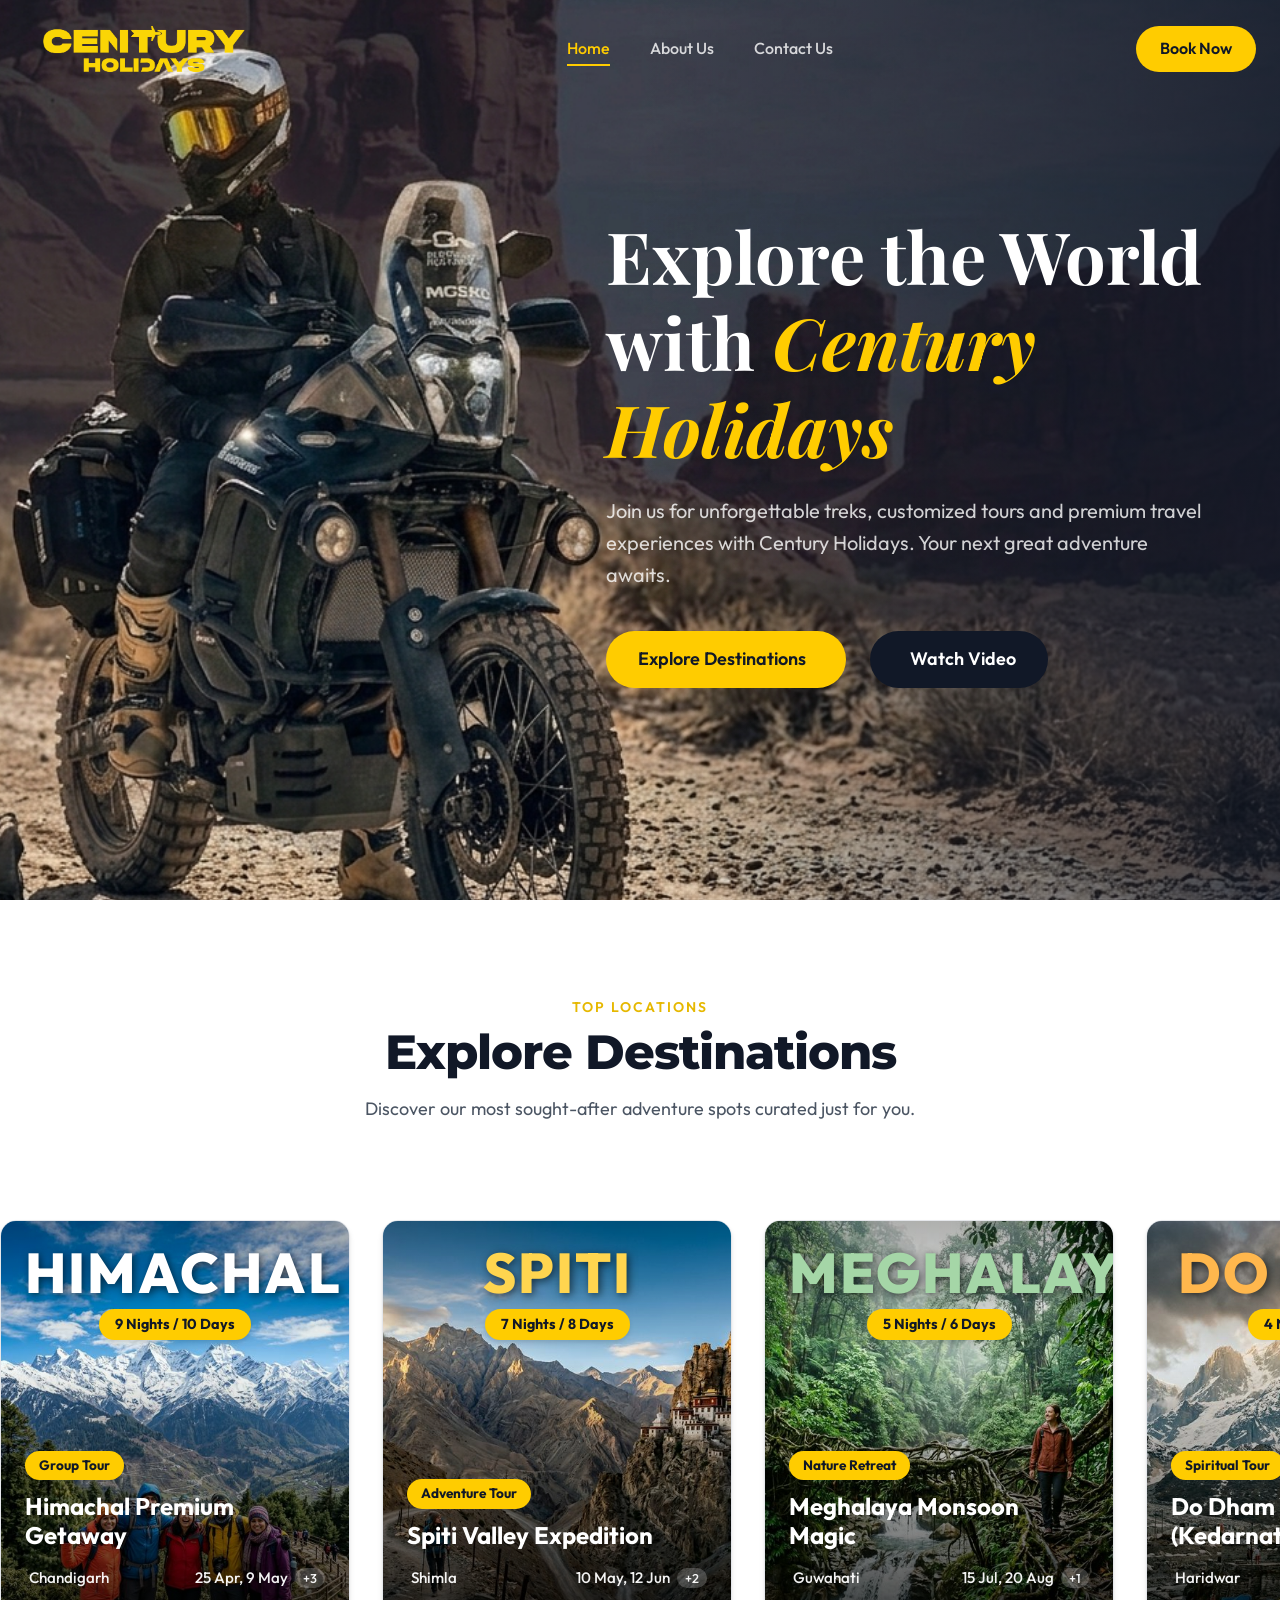
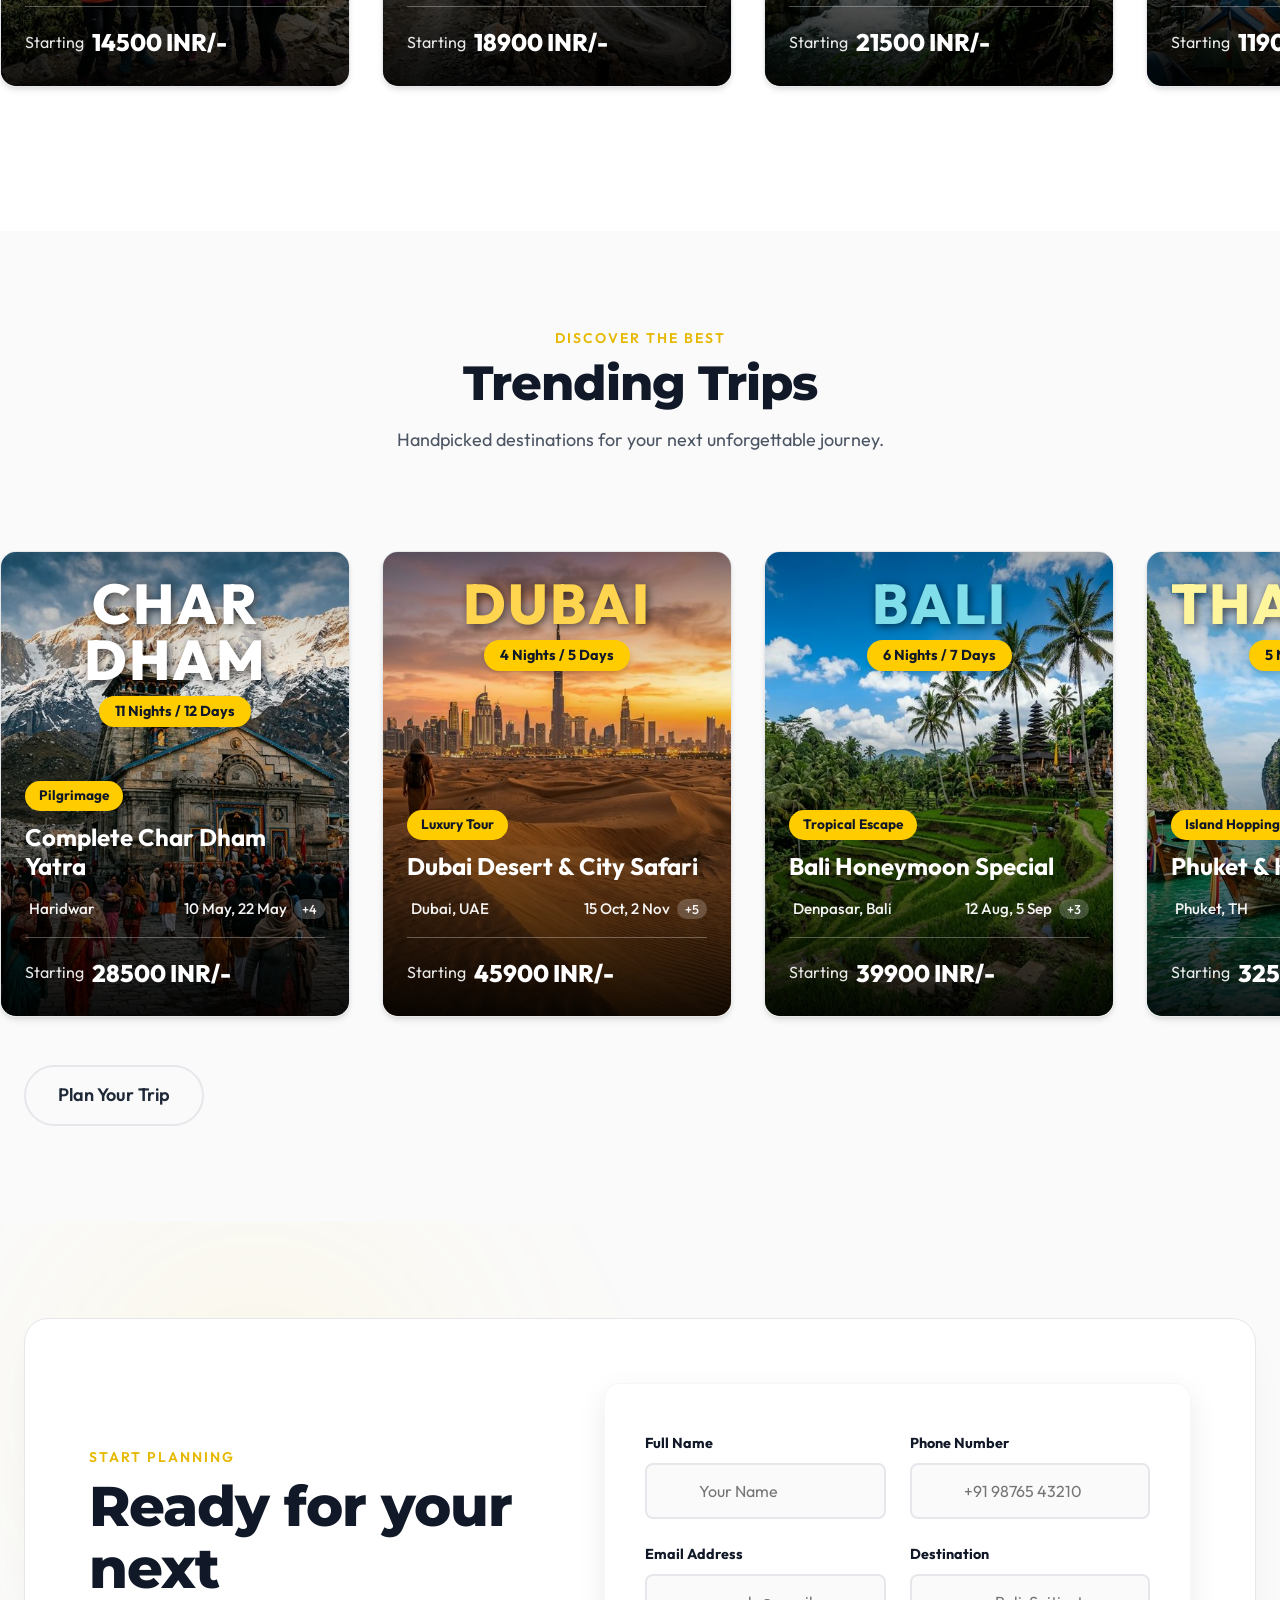
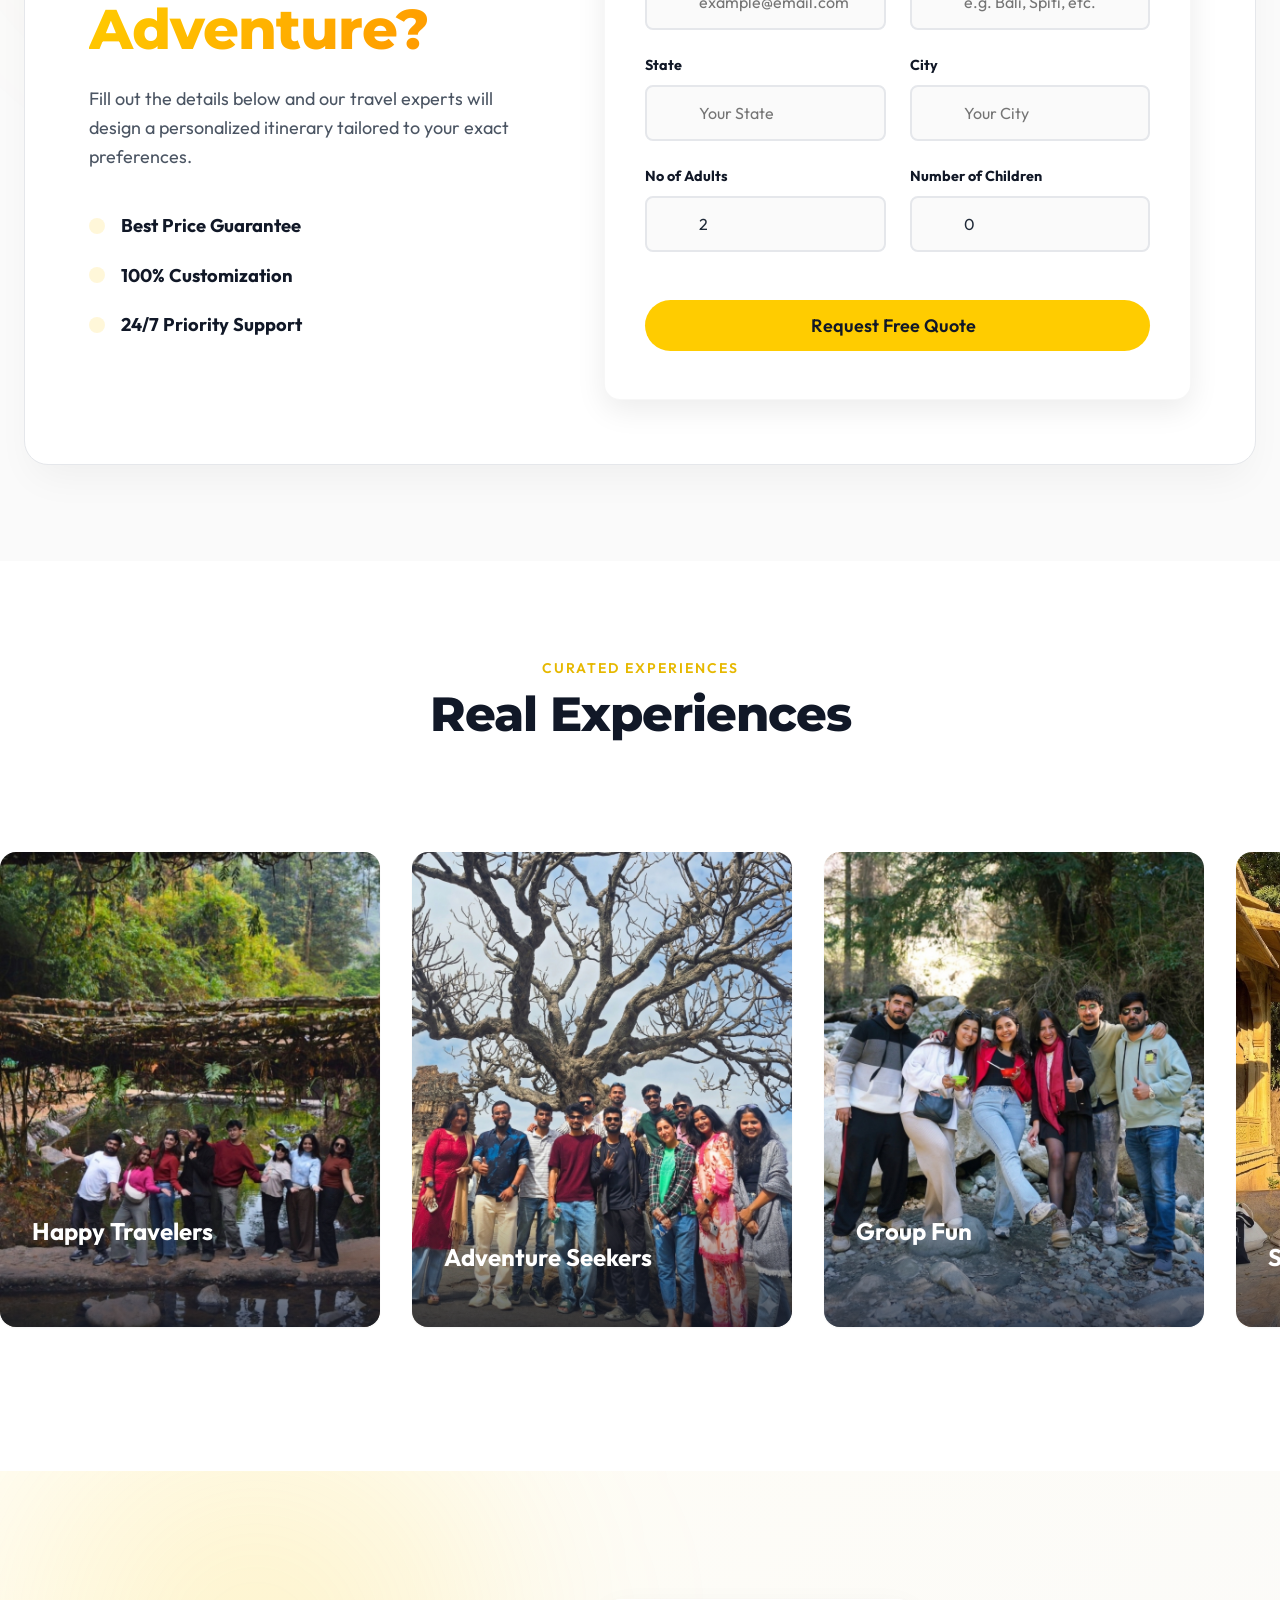
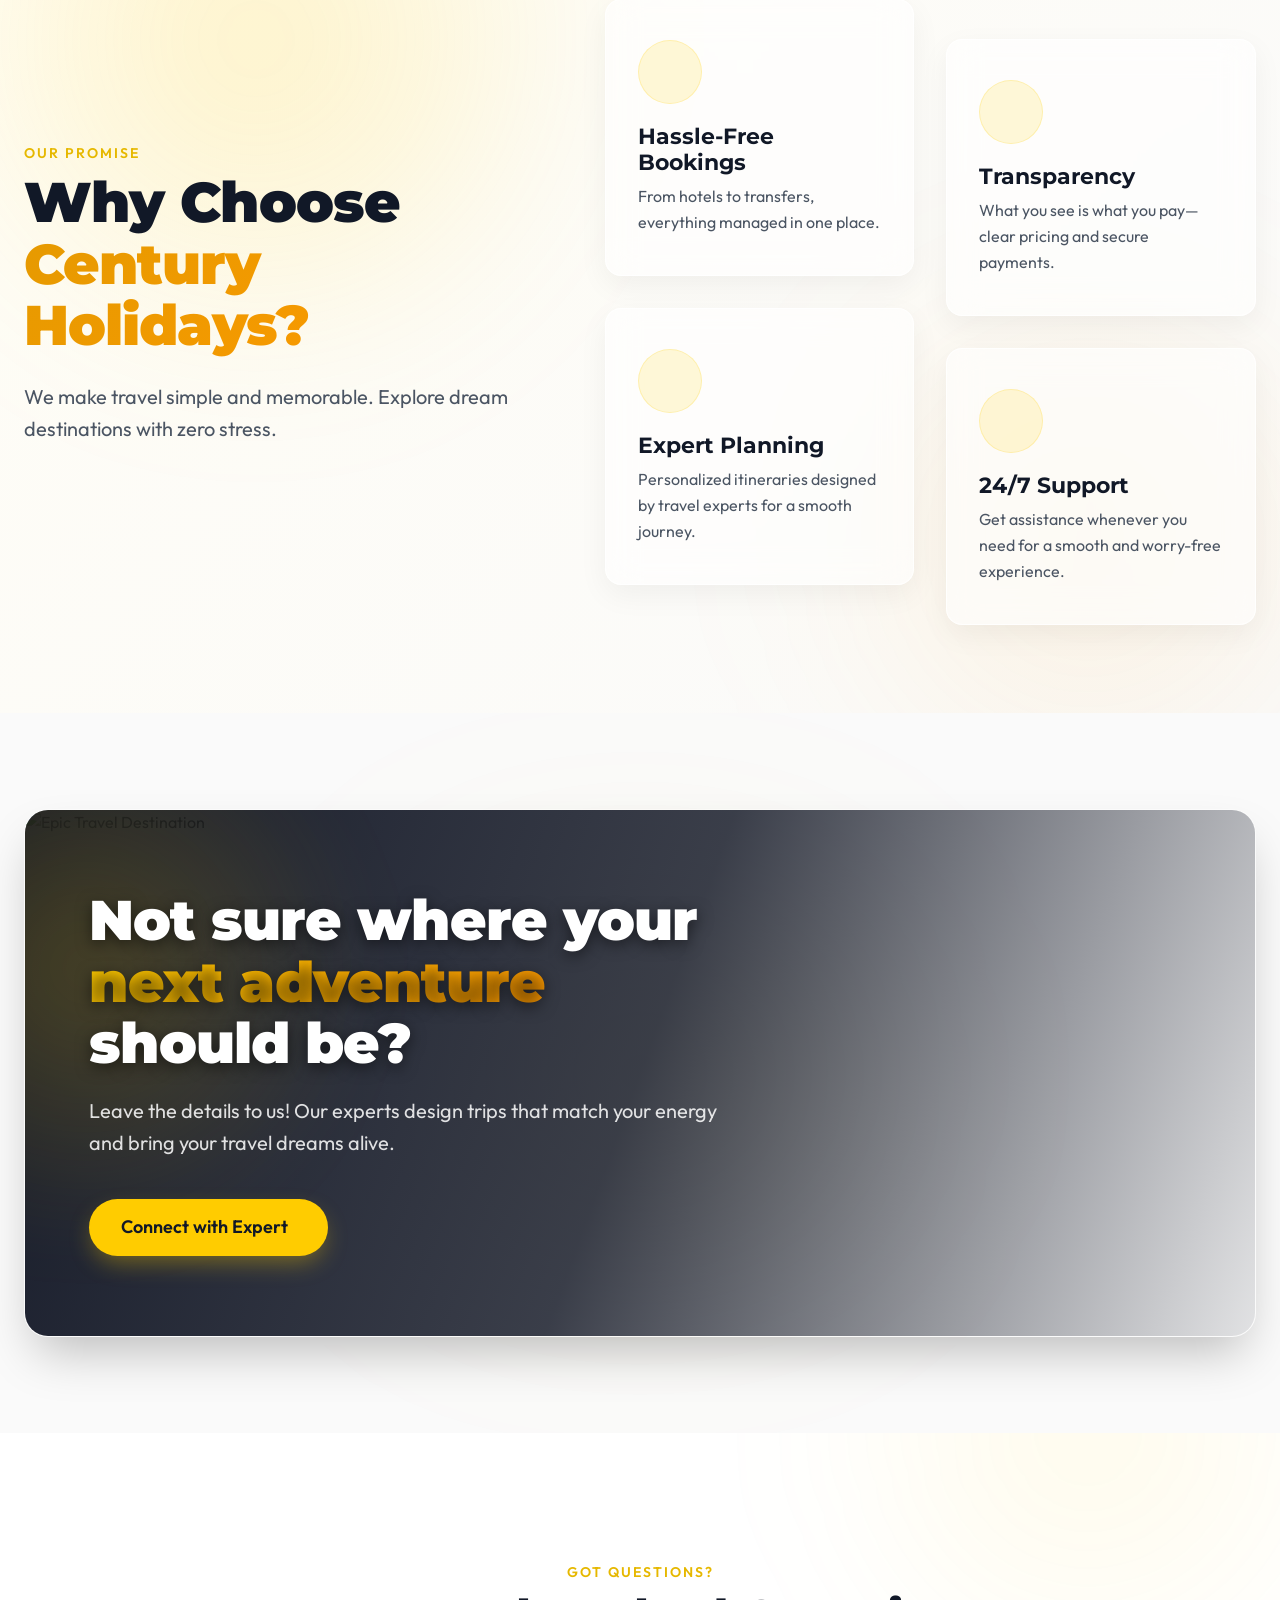
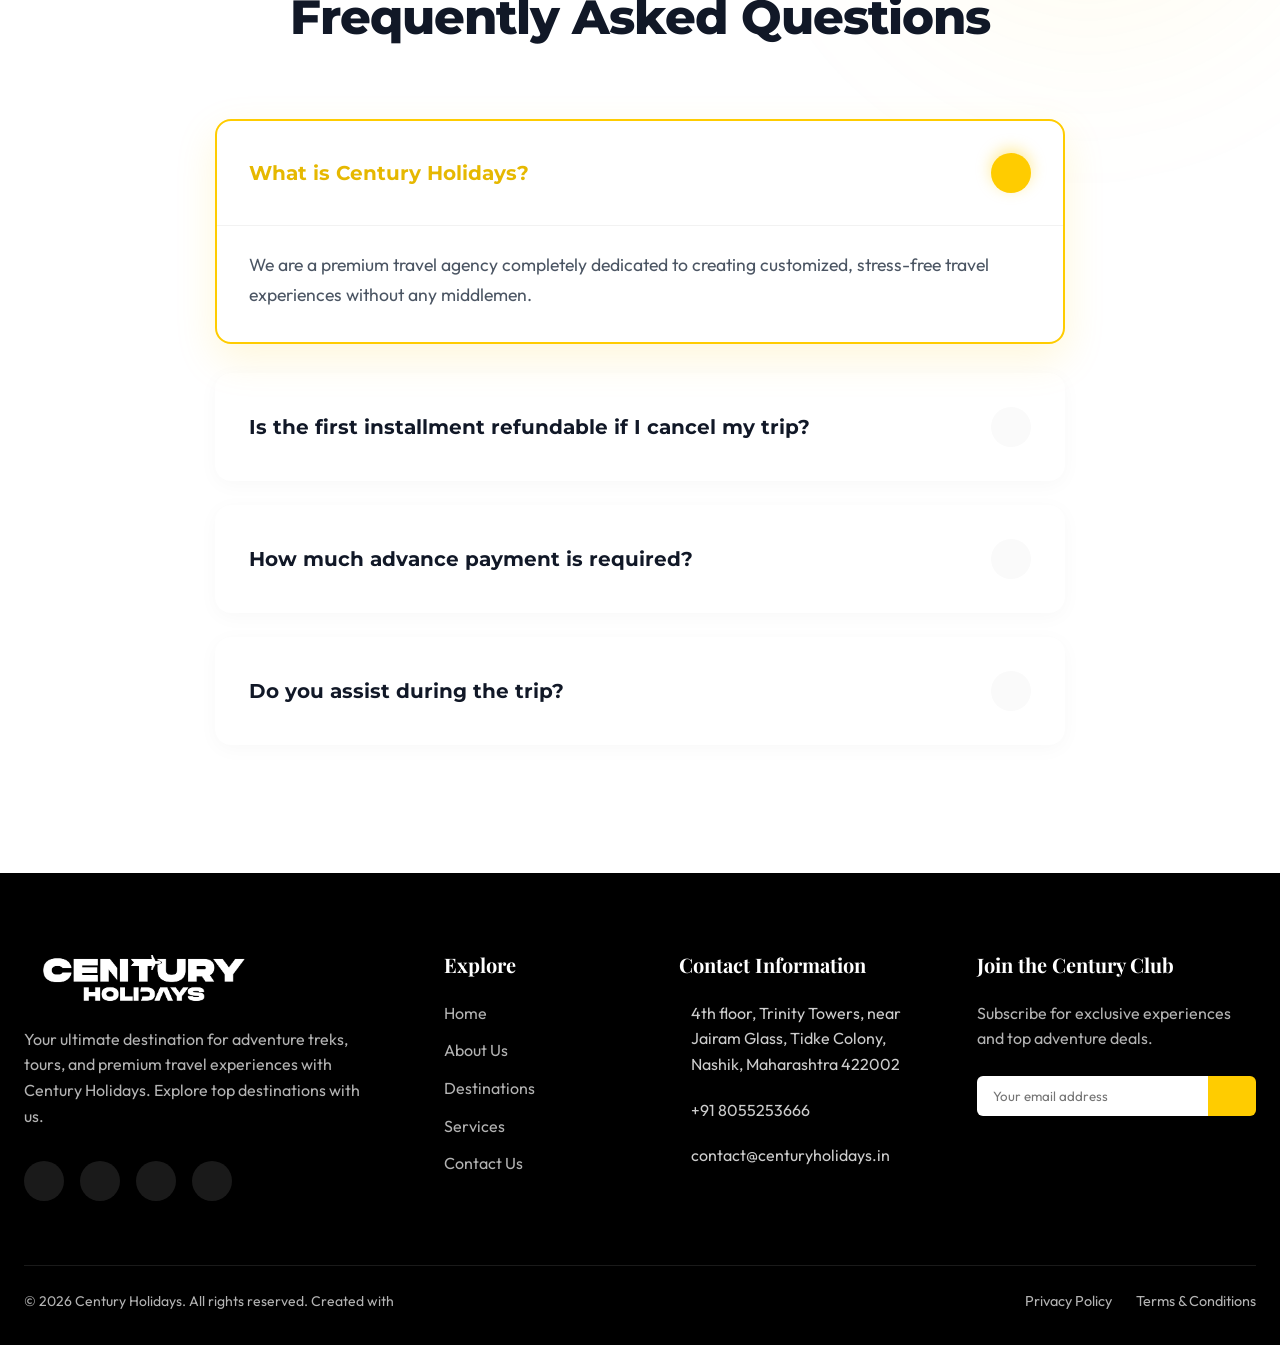
==== commit 4f82a64a: "SEO optimization for Century Holidays: titles, meta, structured data, robots.txt, sitemap" ====
--- a/index.html
+++ b/index.html
@@ -3,8 +3,55 @@
 <head>
     <meta charset="UTF-8">
     <meta name="viewport" content="width=device-width, initial-scale=1.0">
-    <title>Century Holidays | Premium Travel & Adventure Experiences</title>
-    <meta name="description" content="Century Holidays is your premier travel partner for curated adventure treks, customized tours, and unforgettable travel experiences across India and worldwide.">
+    <title>Century Holidays - Best Travel Agency for Adventure & Custom Tours</title>
+    <meta name="description" content="Century Holidays is your premier travel partner for curated adventure treks, customized tours, and unforgettable travel experiences. Based in Nashik, we offer premium holiday packages worldwide. Creating memories for every Century.">
+    <!-- Open Graph / Social Sharing -->
+    <meta property="og:type" content="website">
+    <meta property="og:title" content="Century Holidays - Premier Travel Agency for Adventure & Custom Tours">
+    <meta property="og:description" content="Century Holidays is your premier travel partner for curated adventure treks, customized tours, and premium travel experiences.">
+    <meta property="og:image" content="https://new-century-holidays-website.vercel.app/logo.png">
+    <!-- JSON-LD Structured Data for SEO -->
+    <script type="application/ld+json">
+    {
+      "@context": "https://schema.org",
+      "@type": "TravelAgency",
+      "name": "Century Holidays",
+      "image": "https://new-century-holidays-website.vercel.app/logo.png",
+      "url": "https://new-century-holidays-website.vercel.app/",
+      "telephone": "+91 8055253666",
+      "address": {
+        "@type": "PostalAddress",
+        "streetAddress": "4th floor, Trinity Towers, near Jairam Glass, Tidke Colony",
+        "addressLocality": "Nashik",
+        "addressRegion": "Maharashtra",
+        "postalCode": "422002",
+        "addressCountry": "IN"
+      },
+      "geo": {
+        "@type": "GeoCoordinates",
+        "latitude": 19.9975,
+        "longitude": 73.7898
+      },
+      "openingHoursSpecification": {
+        "@type": "OpeningHoursSpecification",
+        "dayOfWeek": [
+          "Monday",
+          "Tuesday",
+          "Wednesday",
+          "Thursday",
+          "Friday",
+          "Saturday"
+        ],
+        "opens": "09:00",
+        "closes": "20:00"
+      },
+      "sameAs": [
+        "https://www.facebook.com/centuryholidays",
+        "https://www.instagram.com/centuryholidays",
+        "https://twitter.com/centuryholidays"
+      ]
+    }
+    </script>
     <!-- Preconnect for performance -->
     <link rel="preconnect" href="https://fonts.googleapis.com">
     <link rel="preconnect" href="https://fonts.gstatic.com" crossorigin>
@@ -47,8 +94,8 @@
         </div>
         <div class="container">
             <div class="hero-content">
-                <h1 class="hero-title">Your Next <span>Great</span><br><span>Adventure</span> Awaits</h1>
-                <p class="hero-description">Join us for unforgettable treks, customized tours and premium travel experiences with Century Holidays. The world is yours to explore.</p>
+                <h1 class="hero-title">Explore the World with <span>Century Holidays</span></h1>
+                <p class="hero-description">Join us for unforgettable treks, customized tours and premium travel experiences with Century Holidays. Your next great adventure awaits.</p>
                 <div class="hero-cta">
                     <a href="#destinations" class="btn btn-primary btn-large">
                         Explore Destinations <i class="ph-bold ph-arrow-right"></i>
@@ -77,7 +124,7 @@
                     <div class="marquee-content">
                         <!-- Trip Card 1: Himachal -->
                         <div class="trip-card">
-                            <img src="himachal.png" alt="Himachal" class="trip-bg" loading="lazy">
+                            <img src="himachal.png" alt="Century Holidays - Himachal Premium Getaway Group Tour" class="trip-bg" loading="lazy">
                             <div class="trip-overlay">
                                 <div class="trip-header">
                                     <h2 class="trip-hero-title" style="color: #ffffff;">HIMACHAL</h2>
@@ -101,7 +148,7 @@
 
                         <!-- Trip Card 2: Spiti Valley -->
                         <div class="trip-card">
-                            <img src="spiti.png" alt="Spiti Valley" class="trip-bg" loading="lazy">
+                            <img src="spiti.png" alt="Century Holidays - Spiti Valley Expedition Adventure Tour" class="trip-bg" loading="lazy">
                             <div class="trip-overlay">
                                 <div class="trip-header">
                                     <h2 class="trip-hero-title" style="color: #FFD54F;">SPITI</h2>
@@ -125,7 +172,7 @@
 
                         <!-- Trip Card 3: Meghalaya -->
                         <div class="trip-card">
-                            <img src="meghalaya.png" alt="Meghalaya" class="trip-bg" loading="lazy">
+                            <img src="meghalaya.png" alt="Century Holidays - Meghalaya Monsoon Magic Nature Retreat" class="trip-bg" loading="lazy">
                             <div class="trip-overlay">
                                 <div class="trip-header">
                                     <h2 class="trip-hero-title" style="color: #A5D6A7;">MEGHALAYA</h2>
@@ -149,7 +196,7 @@
 
                         <!-- Trip Card 4: Do Dham -->
                         <div class="trip-card">
-                            <img src="dodham.png" alt="Do Dham" class="trip-bg" loading="lazy">
+                            <img src="dodham.png" alt="Century Holidays - Do Dham Yatra Kedarnath Spiritual Tour" class="trip-bg" loading="lazy">
                             <div class="trip-overlay">
                                 <div class="trip-header">
                                     <h2 class="trip-hero-title" style="color: #FFB74D;">DO DHAM</h2>
@@ -176,7 +223,7 @@
                     <div class="marquee-content" aria-hidden="true">
                         <!-- Trip Card 1: Himachal -->
                         <div class="trip-card">
-                            <img src="himachal.png" alt="Himachal" class="trip-bg" loading="lazy">
+                            <img src="himachal.png" alt="Century Holidays - Himachal Premium Getaway Group Tour" class="trip-bg" loading="lazy">
                             <div class="trip-overlay">
                                 <div class="trip-header">
                                     <h2 class="trip-hero-title" style="color: #ffffff;">HIMACHAL</h2>
@@ -200,7 +247,7 @@
 
                         <!-- Trip Card 2: Spiti Valley -->
                         <div class="trip-card">
-                            <img src="spiti.png" alt="Spiti Valley" class="trip-bg" loading="lazy">
+                            <img src="spiti.png" alt="Century Holidays - Spiti Valley Expedition Adventure Tour" class="trip-bg" loading="lazy">
                             <div class="trip-overlay">
                                 <div class="trip-header">
                                     <h2 class="trip-hero-title" style="color: #FFD54F;">SPITI</h2>
@@ -224,7 +271,7 @@
 
                         <!-- Trip Card 3: Meghalaya -->
                         <div class="trip-card">
-                            <img src="meghalaya.png" alt="Meghalaya" class="trip-bg" loading="lazy">
+                            <img src="meghalaya.png" alt="Century Holidays - Meghalaya Monsoon Magic Nature Retreat" class="trip-bg" loading="lazy">
                             <div class="trip-overlay">
                                 <div class="trip-header">
                                     <h2 class="trip-hero-title" style="color: #A5D6A7;">MEGHALAYA</h2>
@@ -248,7 +295,7 @@
 
                         <!-- Trip Card 4: Do Dham -->
                         <div class="trip-card">
-                            <img src="dodham.png" alt="Do Dham" class="trip-bg" loading="lazy">
+                            <img src="dodham.png" alt="Century Holidays - Do Dham Yatra Kedarnath Spiritual Tour" class="trip-bg" loading="lazy">
                             <div class="trip-overlay">
                                 <div class="trip-header">
                                     <h2 class="trip-hero-title" style="color: #FFB74D;">DO DHAM</h2>
@@ -289,7 +336,7 @@
                     <div class="marquee-content">
                         <!-- Trip Card 5: Char Dham -->
                         <div class="trip-card">
-                            <img src="chardham.png" alt="Char Dham" class="trip-bg" loading="lazy">
+                            <img src="chardham.png" alt="Century Holidays - Complete Char Dham Yatra Pilgrimage" class="trip-bg" loading="lazy">
                             <div class="trip-overlay">
                                 <div class="trip-header">
                                     <h2 class="trip-hero-title" style="color: #ffffff;">CHAR DHAM</h2>
@@ -313,7 +360,7 @@
 
                         <!-- Trip Card 6: Dubai -->
                         <div class="trip-card">
-                            <img src="dubai.png" alt="Dubai" class="trip-bg" loading="lazy">
+                            <img src="dubai.png" alt="Century Holidays - Dubai Desert & City Safari Luxury Tour" class="trip-bg" loading="lazy">
                             <div class="trip-overlay">
                                 <div class="trip-header">
                                     <h2 class="trip-hero-title" style="color: #FFD54F;">DUBAI</h2>
@@ -337,7 +384,7 @@
 
                         <!-- Trip Card 7: Bali -->
                         <div class="trip-card">
-                            <img src="bali.png" alt="Bali" class="trip-bg" loading="lazy">
+                            <img src="bali.png" alt="Century Holidays - Bali Honeymoon Special Tropical Escape" class="trip-bg" loading="lazy">
                             <div class="trip-overlay">
                                 <div class="trip-header">
                                     <h2 class="trip-hero-title" style="color: #80DEEA;">BALI</h2>
@@ -361,7 +408,7 @@
 
                         <!-- Trip Card 8: Thailand -->
                         <div class="trip-card">
-                            <img src="thailand.png" alt="Thailand" class="trip-bg" loading="lazy">
+                            <img src="thailand.png" alt="Century Holidays - Phuket & Krabi Adventure Island Hopping" class="trip-bg" loading="lazy">
                             <div class="trip-overlay">
                                 <div class="trip-header">
                                     <h2 class="trip-hero-title" style="color: #FFF59D;">THAILAND</h2>
@@ -388,7 +435,7 @@
                     <div class="marquee-content" aria-hidden="true">
                         <!-- Trip Card 5: Char Dham -->
                         <div class="trip-card">
-                            <img src="chardham.png" alt="Char Dham" class="trip-bg" loading="lazy">
+                            <img src="chardham.png" alt="Century Holidays - Complete Char Dham Yatra Pilgrimage" class="trip-bg" loading="lazy">
                             <div class="trip-overlay">
                                 <div class="trip-header">
                                     <h2 class="trip-hero-title" style="color: #ffffff;">CHAR DHAM</h2>
@@ -412,7 +459,7 @@
 
                         <!-- Trip Card 6: Dubai -->
                         <div class="trip-card">
-                            <img src="dubai.png" alt="Dubai" class="trip-bg" loading="lazy">
+                            <img src="dubai.png" alt="Century Holidays - Dubai Desert & City Safari Luxury Tour" class="trip-bg" loading="lazy">
                             <div class="trip-overlay">
                                 <div class="trip-header">
                                     <h2 class="trip-hero-title" style="color: #FFD54F;">DUBAI</h2>
@@ -436,7 +483,7 @@
 
                         <!-- Trip Card 7: Bali -->
                         <div class="trip-card">
-                            <img src="bali.png" alt="Bali" class="trip-bg" loading="lazy">
+                            <img src="bali.png" alt="Century Holidays - Bali Honeymoon Special Tropical Escape" class="trip-bg" loading="lazy">
                             <div class="trip-overlay">
                                 <div class="trip-header">
                                     <h2 class="trip-hero-title" style="color: #80DEEA;">BALI</h2>
@@ -605,7 +652,7 @@
                     <div class="marquee-content" style="padding-right: 2rem;">
                         <!-- Card 1 -->
                         <a href="#" class="category-card">
-                            <img src="customer1.jpg" alt="Customer Experience" loading="lazy">
+                            <img src="customer1.jpg" alt="Century Holidays Happy Traveler - Trekking Adventure Experience" loading="lazy">
                             <div class="category-overlay">
                                 <h3>Happy Travelers</h3>
                                 <p>Unforgettable moments captured on our trips.</p>
@@ -613,7 +660,7 @@
                         </a>
                         <!-- Card 2 -->
                         <a href="#" class="category-card">
-                            <img src="customer2.jpg" alt="Customer Experience" loading="lazy">
+                            <img src="customer2.jpg" alt="Century Holidays Adventure Seeker - Mountain Peak Success" loading="lazy">
                             <div class="category-overlay">
                                 <h3>Adventure Seekers</h3>
                                 <p>Making memories that last a lifetime.</p>
@@ -621,7 +668,7 @@
                         </a>
                         <!-- Card 3 -->
                         <a href="#" class="category-card">
-                            <img src="customer3.jpg" alt="Customer Experience" loading="lazy">
+                            <img src="customer3.jpg" alt="Century Holidays Group Tour - Friends Travel Memories" loading="lazy">
                             <div class="category-overlay">
                                 <h3>Group Fun</h3>
                                 <p>Because the best memories are made with friends.</p>
@@ -629,7 +676,7 @@
                         </a>
                         <!-- Card 4 -->
                         <a href="#" class="category-card">
-                            <img src="customer4.jpg" alt="Customer Experience">
+                            <img src="customer4.jpg" alt="Century Holidays Scenic Escape - Nature Exploration" loading="lazy">
                             <div class="category-overlay">
                                 <h3>Scenic Escapes</h3>
                                 <p>Journey into the heart of nature.</p>
@@ -637,7 +684,7 @@
                         </a>
                         <!-- Card 5 -->
                         <a href="#" class="category-card">
-                            <img src="customer5.jpg" alt="Customer Experience">
+                            <img src="customer5.jpg" alt="Century Holidays Unforgettable Experience - Cultural Immersion" loading="lazy">
                             <div class="category-overlay">
                                 <h3>Unforgettable Experiences</h3>
                                 <p>Step out of your comfort zone.</p>
@@ -649,7 +696,7 @@
                     <div class="marquee-content" aria-hidden="true" style="padding-right: 2rem;">
                         <!-- Card 1 -->
                         <a href="#" class="category-card">
-                            <img src="customer1.jpg" alt="Customer Experience" loading="lazy">
+                            <img src="customer1.jpg" alt="Century Holidays Happy Traveler - Trekking Adventure Experience" loading="lazy">
                             <div class="category-overlay">
                                 <h3>Happy Travelers</h3>
                                 <p>Unforgettable moments captured on our trips.</p>
@@ -657,7 +704,7 @@
                         </a>
                         <!-- Card 2 -->
                         <a href="#" class="category-card">
-                            <img src="customer2.jpg" alt="Customer Experience" loading="lazy">
+                            <img src="customer2.jpg" alt="Century Holidays Adventure Seeker - Mountain Peak Success" loading="lazy">
                             <div class="category-overlay">
                                 <h3>Adventure Seekers</h3>
                                 <p>Making memories that last a lifetime.</p>
@@ -665,7 +712,7 @@
                         </a>
                         <!-- Card 3 -->
                         <a href="#" class="category-card">
-                            <img src="customer3.jpg" alt="Customer Experience" loading="lazy">
+                            <img src="customer3.jpg" alt="Century Holidays Group Tour - Friends Travel Memories" loading="lazy">
                             <div class="category-overlay">
                                 <h3>Group Fun</h3>
                                 <p>Because the best memories are made with friends.</p>
@@ -673,7 +720,7 @@
                         </a>
                         <!-- Card 4 -->
                         <a href="#" class="category-card">
-                            <img src="customer4.jpg" alt="Customer Experience">
+                            <img src="customer4.jpg" alt="Century Holidays Scenic Escape - Nature Exploration" loading="lazy">
                             <div class="category-overlay">
                                 <h3>Scenic Escapes</h3>
                                 <p>Journey into the heart of nature.</p>
@@ -681,7 +728,7 @@
                         </a>
                         <!-- Card 5 -->
                         <a href="#" class="category-card">
-                            <img src="customer5.jpg" alt="Customer Experience">
+                            <img src="customer5.jpg" alt="Century Holidays Unforgettable Experience - Cultural Immersion" loading="lazy">
                             <div class="category-overlay">
                                 <h3>Unforgettable Experiences</h3>
                                 <p>Step out of your comfort zone.</p>
--- a/styles.css
+++ b/styles.css
@@ -1356,7 +1356,16 @@
 }
 @media (max-width: 768px) {
     .form-row {
-        grid-template-columns: 1fr;
+        grid-template-columns: 1fr !important; /* Reverted to stacked layout for better mobile UX */
+        gap: 1.25rem !important;
+    }
+    .input-with-icon input, .input-with-icon select {
+        padding: 1rem 1rem 1rem 3.25rem !important; /* Standard padding */
+        font-size: 1rem !important;
+    }
+    .input-with-icon i {
+        left: 1.25rem !important;
+        font-size: 1.25rem !important;
     }
 }
 
@@ -1417,6 +1426,20 @@
     z-index: 20;
     margin-top: -6rem;
     margin-bottom: 4rem;
+}
+
+@media (max-width: 1024px) {
+    .premium-contact-box {
+        display: block !important; /* Force block layout to ensure stacking */
+        grid-template-columns: 1fr !important;
+        margin-top: 0;
+    }
+    .contact-info-panel {
+        padding: 3rem 1.5rem !important;
+    }
+    .contact-form-panel {
+        padding: 3rem 1.5rem !important;
+    }
 }
 .contact-info-panel {
     background: linear-gradient(135deg, var(--secondary) 0%, #172554 100%);
@@ -1565,6 +1588,16 @@
     .hero-cta {
         justify-content: center;
     }
+    .hero-bg img {
+        object-position: 33% center !important; /* Center the biker who is on the left side */
+    }
+    .navbar .logo {
+        width: 160px; /* Even smaller to fit better */
+    }
+    .nav-actions .btn-primary {
+        padding: 0.5rem 1rem;
+        font-size: 0.9rem;
+    }
 }
 
 @media (max-width: 768px) {
@@ -1590,10 +1623,44 @@
         font-size: 2.25rem;
     }
     .marquee-content .trip-card {
-        width: 280px; /* Slimmer cards for framing on mobile */
+        width: 320px; /* Slightly wider cards for better presence on mobile */
+    }
+    .trip-main-title {
+        font-size: 1.35rem; /* Better scale for mobile */
+    }
+    .trip-hero-title {
+        font-size: 2.5rem; /* Scaled down from desktop */
     }
     .contact-header-clean h1 {
         font-size: 2.75rem;
+    }
+    /* Additional Mobile Polish */
+    .hero-title {
+        font-size: 2rem !important;
+        line-height: 1.2;
+    }
+    .section-title {
+        font-size: 2rem !important;
+    }
+    .container {
+        padding: 0 1rem;
+    }
+    .btn-large {
+        padding: 0.75rem 1.5rem;
+        font-size: 1rem;
+    }
+}
+
+@media (max-width: 480px) {
+    .hero-title {
+        font-size: 1.75rem !important;
+    }
+    .contact-header-clean h1 {
+        font-size: 2.25rem;
+    }
+    .logo {
+        height: 40px;
+        width: 160px;
     }
 }
 
